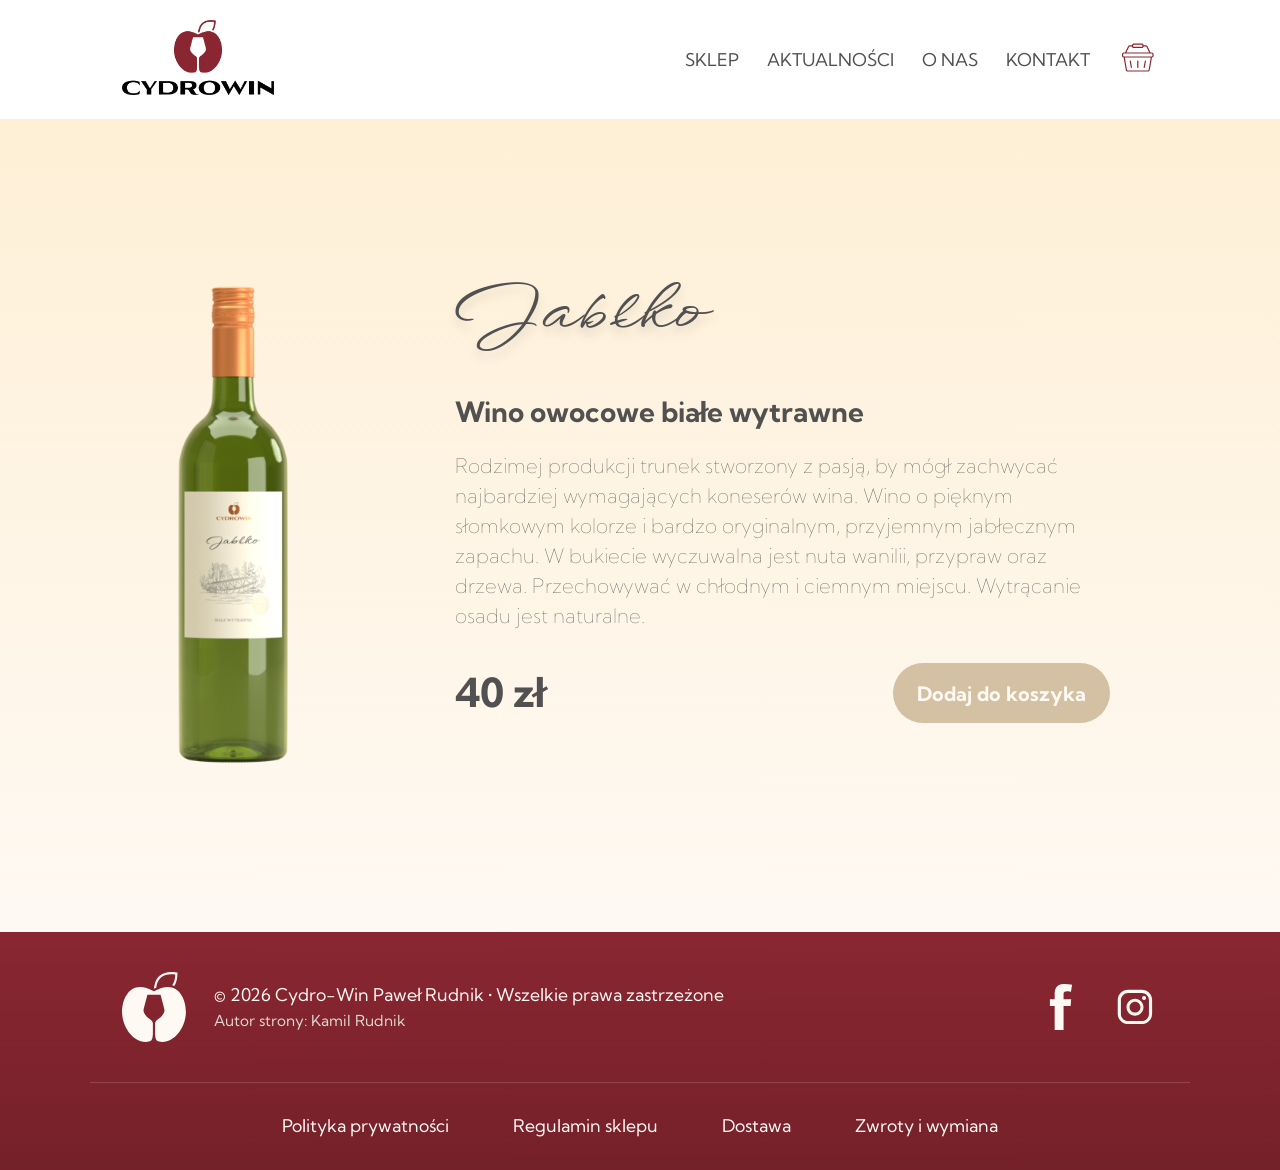
==== product.html @ 7cbc4fa9 "Dodanie strony produktu" ====
<!doctype html>
<html lang="pl">

<head>
    <meta charset="utf-8">
    <meta name="viewport" content="width=device-width, initial-scale=1.0">
    <title>Wino owocowe białe wytrawne • Jabłko</title>
    <link rel="icon" href="assets/symbol-kolor.png">
    <link rel="stylesheet" href="style.css">
    <link rel="stylesheet" href="https://fonts.googleapis.com/css?family=Kumbh Sans">
    <link rel="stylesheet" href="https://fonts.googleapis.com/css2?family=WindSong:wght@400;500&display=swap">
</head>

<body class="product-page">
    <header>
        <div class="container header-inner">
            <div class="brand">
                <a href="index.html">
                    <img src="assets/logo-kolor.png" alt="Logo Cydrowin" height="75" style="padding-inline: 2rem">
                </a>
            </div>

            <nav id="main-nav">
                <ul>
                    <li><a href="sklep.html">SKLEP</a></li>
                    <li><a href="index.html#aktualnosci">AKTUALNOŚCI</a></li>
                    <li><a href="index.html#o-nas">O NAS</a></li>
                    <li><a href="index.html#kontakt">KONTAKT</a></li>
                    <li>
                        <svg class="basket" xmlns="http://www.w3.org/2000/svg" viewBox="0 0 100 100">
                            <path
                                d="M86 40.5C86 39.6716 85.3284 39 84.5 39H14.5C13.6716 39 13 39.6716 13 40.5V44.5C13 45.3284 13.6716 46 14.5 46H84.5C85.3284 46 86 45.3284 86 44.5V40.5ZM22.54 79.7607L22.5693 79.8926C22.7446 80.5405 23.3343 80.9998 24.0166 81H74.9834C75.7111 80.9998 76.3334 80.4774 76.46 79.7607L81.8887 49H17.1113L22.54 79.7607ZM30.2236 56.0254C30.9869 55.8823 31.7236 56.345 31.9385 57.0742L31.9746 57.2236L34.9746 73.2236L34.9951 73.376C35.0589 74.1335 34.5396 74.8315 33.7764 74.9746C33.0131 75.1177 32.2764 74.655 32.0615 73.9258L32.0254 73.7764L29.0254 57.7764L29.0049 57.624C28.9411 56.8665 29.4604 56.1685 30.2236 56.0254ZM48 73.5V57.5C48 56.6716 48.6716 56 49.5 56C50.3284 56 51 56.6716 51 57.5V73.5C51 74.3284 50.3284 75 49.5 75C48.6716 75 48 74.3284 48 73.5ZM67.0254 57.2236C67.1781 56.4094 67.9622 55.8728 68.7764 56.0254C69.5906 56.1781 70.1272 56.9622 69.9746 57.7764L66.9746 73.7764C66.8219 74.5906 66.0378 75.1272 65.2236 74.9746C64.4094 74.8219 63.8728 74.0378 64.0254 73.2236L67.0254 57.2236ZM29.3545 21C28.8575 21 28.3975 21.2458 28.1201 21.6475L28.0127 21.8291L20.9277 36H78.0723L70.9873 21.8291C70.7332 21.321 70.2136 21 69.6455 21H63.9717C63.7229 23.2499 61.8162 25 59.5 25H39.5C37.1838 25 35.2771 23.2499 35.0283 21H29.3545ZM39.5 17C38.6716 17 38 17.6716 38 18.5V20.5C38 21.3284 38.6716 22 39.5 22H59.5C60.3284 22 61 21.3284 61 20.5V18.5C61 17.6716 60.3284 17 59.5 17H39.5ZM89 44.5C89 46.8373 87.2179 48.757 84.9385 48.9775L79.415 80.2822C79.0355 82.4324 77.1668 83.9998 74.9834 84H24.0166C21.9012 83.9998 20.0815 82.5285 19.625 80.4814L19.585 80.2822L14.0605 48.9775C11.7816 48.7566 10 46.837 10 44.5V40.5C10 38.0147 12.0147 36 14.5 36H17.5723L25.3291 20.4873L25.4814 20.208C26.287 18.8462 27.7567 18 29.3545 18H35.0283C35.2771 15.7501 37.1838 14 39.5 14H59.5C61.8162 14 63.7229 15.7501 63.9717 18H69.6455C71.3499 18 72.9086 18.9629 73.6709 20.4873L81.4277 36H84.5C86.9853 36 89 38.0147 89 40.5V44.5Z">
                            </path>
                        </svg>
                    </li>
                </ul>
            </nav>
        </div>
    </header>

    <main>
        <div class="container product-page-content">
            <div class="product-visual">
                <img src="assets/jablko_wytrawne.png" width="125px">
            </div>
            <div class="product-description">
                <h1 class="title">Jabłko</h1>
                <h2 class="subtitle">Wino owocowe białe wytrawne</h2>
                <p class="text">Rodzimej produkcji trunek stworzony z&nbsp;pasją, by mógł zachwycać najbardziej
                    wymagających
                    koneserów wina.
                    Wino
                    o&nbsp;pięknym słomkowym kolorze i&nbsp;bardzo oryginalnym, przyjemnym jabłecznym zapachu.
                    W&nbsp;bukiecie
                    wyczuwalna
                    jest
                    nuta
                    wanilii, przypraw oraz drzewa. Przechowywać w&nbsp;chłodnym i&nbsp;ciemnym miejscu. Wytrącanie
                    osadu
                    jest
                    naturalne.
                </p>
                <div class="purchase">
                    <h3 class="price">40 zł</h3>
                    <button><strong>Dodaj do koszyka</strong></button>
                </div>
            </div>
        </div>
    </main>

    <footer>
        <div class="container footer-main">
            <div class="footer-brand">
                <svg class="cydrowin-symbol" width="53px" height="58px" viewBox="0 0 376 412"
                    xmlns="http://www.w3.org/2000/svg">
                    <path fill="currentColor"
                        d="M 1587.65,32.8242 C 2285.13,-152.836 2818.03,672.703 2818.03,1315.49 c 0,696.55 -427.85,1489.04 -1408.58,924.44 C 428.73,2804.53 0.878906,2012.04 0.878906,1315.49 0.878906,672.621 533.902,-153.047 1231.48,32.8906 1353.44,64.3047 1361.21,299.566 1361.21,395.605 v 412.696 c 0,76.594 -26.76,124.625 -90.02,168.933 -132.94,93.126 -365.405,271.586 -318.135,467.616 51.555,213.99 108.535,426.43 166.555,638.42 193.23,0 386.44,0 579.66,0 58.02,-211.99 115.02,-424.43 166.56,-638.42 47.27,-196.03 -185.2,-374.49 -318.14,-467.616 -63.25,-44.308 -90.02,-92.339 -90.02,-168.933 V 395.605 c 0,-95.796 7.79,-331.8081 129.98,-362.7808 z M 2210.99,2503.13 c 84.67,115.18 130.41,274.37 137.75,476.91 -270.96,32.54 -477.42,-8.1 -618.09,-123.31 -118.99,-97.44 -193.22,-250.24 -222.02,-459.16 -32.49,-15.27 -68.36,-33.57 -102,-51.84 22.15,220.36 85.53,439.44 263.39,585.11 169.54,138.86 414.76,184.37 734.14,138.32 l 41.39,-5.97 -0.41,-41.74 c -2.3,-228.86 -48.46,-412.06 -139.09,-548.96 -30.54,12.19 -62.22,22.46 -95.06,30.64"
                        transform="matrix(0.13333333,0,0,-0.13333333,0,412)" />
                </svg>
                <div class="cydrowin-text">
                    <p>© 2026 Cydro-Win Paweł Rudnik • Wszelkie prawa zastrzeżone</p>
                    <small>Autor strony: Kamil Rudnik</small>
                </div>
            </div>
            <div class="footer-social">
                <div class="media-icon-field">
                    <a href="https://facebook.com/cydrowin" target="_blank">
                        <svg class="media-icon" width="36px" height="36px" viewBox="-337 273 123.5 256"
                            xmlns="http://www.w3.org/2000/svg">
                            <path fill="currentColor"
                                d="M-260.9,327.8c0-10.3,9.2-14,19.5-14c10.3,0,21.3,3.2,21.3,3.2l6.6-39.2c0,0-14-4.8-47.4-4.8c-20.5,0-32.4,7.8-41.1,19.3c-8.2,10.9-8.5,28.4-8.5,39.7v25.7H-337V396h26.5v133h49.6V396h39.3l2.9-38.3h-42.2V327.8z" />
                        </svg>
                    </a>
                </div>
                <div class="media-icon-field">
                    <a href="https://instagram.com/cydrowin" target="_blank">
                        <svg class="media-icon" width="46px" height="46px" viewBox="0 0 32 32"
                            xmlns="http://www.w3.org/2000/svg">
                            <path fill="currentColor"
                                d="M22.3,8.4c-0.8,0-1.4,0.6-1.4,1.4c0,0.8,0.6,1.4,1.4,1.4c0.8,0,1.4-0.6,1.4-1.4C23.7,9,23.1,8.4,22.3,8.4z" />
                            <path fill="currentColor"
                                d="M16,10.2c-3.3,0-5.9,2.7-5.9,5.9s2.7,5.9,5.9,5.9s5.9-2.7,5.9-5.9S19.3,10.2,16,10.2z M16,19.9c-2.1,0-3.8-1.7-3.8-3.8c0-2.1,1.7-3.8,3.8-3.8c2.1,0,3.8,1.7,3.8,3.8C19.8,18.2,18.1,19.9,16,19.9z" />
                            <path fill="currentColor"
                                d="M20.8,4h-9.5C7.2,4,4,7.2,4,11.2v9.5c0,4,3.2,7.2,7.2,7.2h9.5c4,0,7.2-3.2,7.2-7.2v-9.5C28,7.2,24.8,4,20.8,4z M25.7,20.8c0,2.7-2.2,5-5,5h-9.5c-2.7,0-5-2.2-5-5v-9.5c0-2.7,2.2-5,5-5h9.5c2.7,0,5,2.2,5,5V20.8z" />
                        </svg>
                    </a>
                </div>
            </div>
        </div>
        <nav class="container footer-subpages" aria-label="Linki w stopce">
            <a href="#polityka-prywatnosci">
                <p>Polityka prywatności</p>
            </a>
            <a href="#regulamin-sklepu">
                <p>Regulamin sklepu</p>
            </a>
            <a href="#dostawa">
                <p>Dostawa</p>
            </a>
            <a href="#zwroty-i-wymiana">
                <p>Zwroty i wymiana</p>
            </a>
        </nav>
    </footer>
</body>

</html>
---- style.css ----
:root {
  --brand: #892631;
  --brandDrk: #75212a;
  --bg: #fef9f3;
  --bgDrk: #fef0d6ff;
  --text: #515151;
  --accentDrk: #a8957b;
  --accent: #d4c1a3;
  --muted: #8f8f8f;
  --container: 1100px;
}

html {
  scroll-behavior: smooth;
  overflow-x: hidden;
}

@media (prefers-reduced-motion: reduce) {
  html {
    scroll-behavior: auto;
  }
}

body {
  margin: 0;
  font-family: 'Kumbh Sans', sans-serif;
  background: var(--bg);
  overflow-x: hidden;
}

a {
  color: var(--text);
  text-decoration: none
}

.container {
  max-width: var(--container);
  margin: 0 auto;
}

header {
  background: white;
}

.header-inner {
  display: flex;
  align-items: center;
  justify-content: space-between;
  padding: 1.25rem 0;
  font-size: 1.1rem;
}

nav {
  display: block
}

nav ul {
  list-style: none;
  margin: 0;
  padding-inline: 2rem;
  display: flex;
  gap: 1.75rem;
  align-items: center;
}

#main-nav a {
  color: var(--text);
  transition: color 0.3s ease;
}

#main-nav a:hover {
  color: var(--brand);
}

.basket {
  height: 40px;
  fill: var(--brand)
}

@media (max-width: 1000px) {
  .header-inner {
    justify-content: center;
  }

  #main-nav {
    display: none;
  }
}

.hero {
  --hero-parallax-y: 0px;
  --hero-parallax-bleed: 90px;
  --hero-title-size: 3.75rem;
  --hero-title-bottom: 45px;
  --hero-title-inline-gap: clamp(1.5rem, 8vw, 5rem);
  position: relative;
  width: 100%;
  height: 500px;
  overflow: hidden;
  isolation: isolate;
  background: var(--bg);
}

.hero-image,
.hero::before {
  position: absolute;
  top: calc(-1 * var(--hero-parallax-bleed));
  right: 0;
  bottom: calc(-1 * var(--hero-parallax-bleed));
  left: 0;
  background: center calc(60% + var(--hero-parallax-y)) / cover no-repeat;
  background-image: url("assets/pszczolka.jpg");
  animation: image-show 25s ease-in-out infinite;
}

.hero-image {
  z-index: 0;
}

.hero::before {
  content: "";
  z-index: 2;
  pointer-events: none;
  -webkit-mask-image: url("assets/symbol-kolor.png");
  -webkit-mask-repeat: no-repeat;
  -webkit-mask-position: center calc(37.5% + 22.5px);
  -webkit-mask-size: 250px;

  mask-image: url("assets/symbol-kolor.png");
  mask-repeat: no-repeat;
  mask-position: center calc(37.5% + 22.5px);
  mask-size: 250px;
}

.hero::after {
  content: "";
  position: absolute;
  inset: 0 0 -3px;
  z-index: 1;
  pointer-events: none;
  background: linear-gradient(to bottom,
      rgba(254, 249, 243, 0) 0%,
      rgba(254, 249, 243, 0.16) 32%,
      rgba(254, 249, 243, 0.72) 68%,
      var(--bg) calc(100% - 12px),
      var(--bg) 100%);
}

.hero h1 {
  position: absolute;
  right: 0;
  bottom: var(--hero-title-bottom);
  left: 0;
  z-index: 3;
  box-sizing: border-box;
  padding-inline: var(--hero-title-inline-gap);

  font-family: "WindSong", cursive;
  font-weight: 500;
  font-style: normal;
  font-size: var(--hero-title-size);
  line-height: 1.1;
  white-space: nowrap;

  margin: 0;
  text-align: center;
  color: var(--text);
}

@keyframes image-show {
  0% {
    background-image: url(assets/pszczolka.jpg);
  }

  10% {
    background-image: url(assets/pszczolka.jpg);
  }

  20% {
    background-image: url(assets/szef.jpg);
  }

  30% {
    background-image: url(assets/szef.jpg);
  }

  40% {
    background-image: url(assets/jablka.jpg);
  }

  50% {
    background-image: url(assets/jablka.jpg);
  }

  60% {
    background-image: url(assets/beczka.jpg);
  }

  70% {
    background-image: url(assets/beczka.jpg);
  }

  80% {
    background-image: url(assets/sad.jpg);
  }

  90% {
    background-image: url(assets/sad.jpg);
  }

  100% {
    background-image: url(assets/pszczolka.jpg);
  }
}

.start {
  display: flex;
  flex-direction: column;
  align-items: center;
  justify-content: center;
  position: relative;
  z-index: 1;
  box-sizing: border-box;
  margin-top: -2px;
  padding-inline: clamp(0.25rem, 5vw, 3rem);
  background-image: linear-gradient(to bottom, var(--bg), var(--bgDrk));
  height: 600px;
  text-align: center;
}

.start-content {
  width: 100%;
  max-width: 800px;
  min-width: 0;
  box-sizing: border-box;
  margin: 0 auto;
}

.start img {
  display: block;
  width: min(90%, 575.8px);
  max-width: 90%;
  height: auto;
  margin: 0 auto;
  padding-bottom: 0.2rem;

  background: radial-gradient(ellipse, var(--bg) 0%, transparent 50%);
}

.start h1 {
  font-size: 1.6rem;
  line-height: 1.35;
  margin: 1.5rem auto 2rem;
  color: var(--accentDrk);
  text-align: center;
}

.button {
  font-family: 'Kumbh Sans', sans-serif;
  font-size: 1.6rem;
  padding: 10px 20px;
  border: none;
  border-radius: 4px;
  background: var(--accent);
  color: var(--bg);
  transition: background-color 0.3s ease;
}

.button:hover {
  background-color: var(--accentDrk)
}

.start .button {
  display: inline-block;
  box-sizing: border-box;
  width: fit-content;
  max-width: 100%;
  padding: 10px clamp(0.9rem, 3.5vw, 20px);
  font-size: 1.6rem;
  line-height: 1.2;
  white-space: nowrap;
  box-shadow: 0 3px 6px var(--accentDrk);
}

.start .button strong {
  display: inline-block;
}

.start-button-line {
  display: inline;
}

@media (max-width: 450px) {
  .start .button {
    white-space: normal;
    overflow-wrap: normal;
    text-align: center;
  }

  .start-button-line {
    display: block;
    margin-top: 0.2rem;
    padding-inline: 0.5rem;
  }
}

.transition {
  height: 140px;
  background-image: linear-gradient(to top, var(--bg), var(--bgDrk));
}

.news {
  background: var(--bg);
  padding: 4rem clamp(1.5rem, 5vw, 5.875rem) 2.4rem;
}

.news-list {
  display: grid;
  gap: 4rem;
  max-width: 1712px;
  margin: 0 auto;
}

.news-card {
  display: grid;
  grid-template-columns: minmax(260px, 420px) minmax(0, 1fr);
  gap: clamp(1.8rem, 5vw, 2.2rem);
  align-items: center;
}

.news-card--reverse {
  grid-template-columns: minmax(0, 1fr) minmax(260px, 420px);
}

.news-card--reverse .news-card__media {
  order: 2;
  justify-self: end;
}

.news-card--reverse .news-card__body {
  order: 1;
}

.news-card__media {
  position: relative;
  width: 100%;
  max-width: 370px;
  aspect-ratio: 4 / 3;
  overflow: hidden;
  justify-self: start;

  margin-bottom: 0.8rem;
}

.news-card__image,
.news-card__frame {
  position: absolute;
  inset: 0;
  display: block;
  width: 100%;
  height: 100%;
  object-fit: cover;
}

.news-card__image {
  z-index: 1;
  transform: scale(1.06);
  transition: transform 0.5s ease;
}

.news-card__frame {
  z-index: 2;
  pointer-events: none;
}

.news-card__media:hover .news-card__image {
  transform: scale(1.14);
}

.news-card__body {
  min-width: 0;
  display: flex;
  flex-direction: column;
  gap: 2rem;
}

.news-card__copy h2 {
  margin: 0.8rem 0 2.2rem;
  font-size: 2.25rem;
  line-height: 1.15;
  font-weight: 700;
  color: var(--text);
}

.news-card__copy p {
  margin: 0;
  font-size: 1.25rem;
  line-height: 1.55;
  font-weight: 100;
  color: var(--text);
  text-align: justify;
  hyphens: auto;
  overflow-wrap: break-word;
  word-break: normal;
}

.news-card__footer {
  display: flex;
  gap: 1rem;
  align-items: center;
  justify-content: space-between;
  flex-wrap: wrap;
}

.news-card__footer time {
  font-size: 1rem;
  font-style: italic;
  font-weight: 100;
  color: var(--muted);
  margin: 0.5rem 0;
}

.news-card__button {
  flex: 0 0 auto;
  margin: 0.5rem 0;
  padding: 0.55rem 1.25rem;
  border-radius: 999px;
  font-size: 0.95rem;
  color: white;
  background: var(--brand);
  white-space: nowrap;
}

.news-card__button:hover {
  background-color: var(--brandDrk);
}

.news-separator {
  width: 100%;
  height: 1px;
  margin: 0;
  border: none;
  background-color: #ded6cd;
}

.seeMore {
  display: flex;
  justify-content: center;
  align-items: center;
  margin-top: 4rem;
}

.seeMore a {
  text-align: center;
  text-decoration: underline;
  color: var(--muted);
  text-decoration-color: var(--muted);
  text-underline-offset: 2px;
}

@media (max-width: 1000px) {
  .news {
    padding: 3rem 1.5rem 2rem;
  }

  .news-list {
    gap: 3rem;
  }

  .news-card,
  .news-card--reverse {
    grid-template-columns: minmax(0, 1fr);
    gap: 1.5rem;
  }

  .news-card--reverse .news-card__media,
  .news-card--reverse .news-card__body {
    order: initial;
  }

  .news-card__media,
  .news-card--reverse .news-card__media {
    justify-self: center;
    max-width: min(100%, 420px);
  }

  .news-card__body {
    gap: 1.5rem;
  }
}

@media (max-width: 700px) {
  .news-card__copy h2 {
    font-size: 1.8rem;
  }

  .news-card__copy p {
    font-size: 1.125rem;
    text-align: left;
  }

  .news-card__footer {
    align-items: flex-start;
    flex-direction: column;
  }
}

.about {
  --about-parallax-y: 0px;
  --about-parallax-bleed: 90px;
  --about-content-frame: 1700px;
  position: relative;
  width: 100%;
  min-height: clamp(720px, 78vw, 1000px);
  padding: clamp(4rem, 9vw, 9rem) clamp(2rem, 8vw, 9.375rem) clamp(3.75rem, 12vw, 5rem);
  box-sizing: border-box;
  overflow: hidden;
  display: flex;
  flex-direction: column;
  justify-content: center;
  background: #111;
}

.about-image {
  position: absolute;
  top: calc(-1 * var(--about-parallax-bleed));
  right: 0;
  bottom: calc(-1 * var(--about-parallax-bleed));
  left: 0;
  z-index: 0;
  background-image: url("assets/szef3.jpg");
  background-repeat: no-repeat;
  background-size: cover;
  background-position: center calc(30% + var(--about-parallax-y, 0px));
}

.about-content-frame {
  position: relative;
  z-index: 2;
  width: min(100%, var(--about-content-frame));
  margin-inline: auto
}

.about-content {
  max-width: 50%;
}

.about .gradient {
  position: absolute;
  inset: 0;
  z-index: 1;
  pointer-events: none;
  background-image:
    linear-gradient(to right, rgba(0, 0, 0, 0.82) 0%, rgba(0, 0, 0, 0.64) 38%, rgba(0, 0, 0, 0.16) 72%, transparent 100%),
    linear-gradient(to top, black 0%, rgba(0, 0, 0, 0.84) 18%, transparent 68%);
}

.about h1 {
  font-size: clamp(2.4rem, 5vw, 4rem);
  line-height: 1.05;
  color: var(--bg);
  margin: 0 0 clamp(3.8rem, 3vw, 4.2rem);
}

.story {
  margin: 0;

  font-weight: 100;
  font-size: clamp(1rem, 1.45vw, 1.25rem);

  text-align: justify;
  hyphens: auto;
  overflow-wrap: break-word;
  word-break: normal;
  font-style: italic;
  line-height: 1.6;
  color: var(--muted);
  text-shadow: 0 2px 10px rgba(0, 0, 0, 0.875);
}

.signature {
  margin: clamp(5rem, 4vw, 9rem) 0 0;

  font-family: "WindSong", cursive;
  font-weight: 500;
  font-style: italic;
  font-size: clamp(1.5em, 5vw, 2rem);
  line-height: 1;

  text-align: end;
  color: var(--bg);
}

@media (max-width: 900px) {
  .about {
    min-height: auto;
    padding: 4rem 1.5rem 5rem;
  }

  .about-content {
    max-width: min(100%, 44rem);
  }

  .about-image {
    background-position: 57% calc(30% + var(--about-parallax-y, 0px));
  }

  .about h1 {
    margin-left: 0.75rem;
  }

  .about .gradient {
    background-image:
      linear-gradient(to right, rgba(0, 0, 0, 0.82) 0%, rgba(0, 0, 0, 0.64) 38%, rgba(0, 0, 0, 0.16) 72%, transparent 100%),
      linear-gradient(to top, black 0%, rgba(0, 0, 0, 0.84) 18%, transparent 68%),
      linear-gradient(to left, rgba(0, 0, 0, 0.375) 50%, transparent 100%);
  }

  .story {
    text-align: left;
    margin-left: 0.5rem;
    margin-right: 1.2rem;
  }

  .signature {
    margin-right: 1.6rem;
  }
}

.gallery {
  --gallery-inline-padding: clamp(1rem, 4vw, 4rem);
  --gallery-card-gap: clamp(6rem, 12vw, 9rem);
  --gallery-caption-gap: clamp(2rem, 3vw, 2.625rem);
  display: block;
  background-image: linear-gradient(to bottom, black 37.5%, var(--bgDrk));
  height: fit-content;
  box-sizing: border-box;
  padding-inline: var(--gallery-inline-padding);
  padding-bottom: 7rem
}

.pair-of-photos {
  display: flex;
  align-items: center;
  justify-content: space-between;
  column-gap: clamp(2rem, 7vw, 6rem);
  row-gap: 0;
  margin: 0 auto;
  flex-wrap: wrap;
}

.described-photo {
  --gallery-photo-min-width: 190px;
  --gallery-photo-fluid-width: 42vw;
  --gallery-photo-width: 320px;
  height: fit-content;
  width: min(100%, clamp(var(--gallery-photo-min-width), var(--gallery-photo-fluid-width), var(--gallery-photo-width)));
  max-width: calc(100vw - var(--gallery-inline-padding) - var(--gallery-inline-padding));
  margin-inline: auto;
  padding-top: var(--gallery-card-gap);
}

.pair-of-photos:nth-of-type(1) .described-photo:nth-child(1) {
  --gallery-photo-min-width: 280px;
  --gallery-photo-fluid-width: 72vw;
  --gallery-photo-width: 614px;
}

.pair-of-photos:nth-of-type(1) .described-photo:nth-child(2) {
  --gallery-photo-min-width: 190px;
  --gallery-photo-fluid-width: 40vw;
  --gallery-photo-width: 281px;
}

@media (min-width: 1120px) {
  .pair-of-photos:nth-of-type(1) .described-photo:nth-child(2) {
    translate: -1.25rem 0;
  }
}

@media (min-width: 1200px) {
  .pair-of-photos:nth-of-type(1) .described-photo:nth-child(2) {
    translate: -2.5rem 0;
  }
}

@media (min-width: 1280px) {
  .pair-of-photos:nth-of-type(1) .described-photo:nth-child(2) {
    translate: -4rem 0;
  }
}

.pair-of-photos:nth-of-type(2) .described-photo:nth-child(1) {
  --gallery-photo-min-width: 190px;
  --gallery-photo-fluid-width: 42vw;
  --gallery-photo-width: 287px;
}

.pair-of-photos:nth-of-type(2) .described-photo:nth-child(2) {
  --gallery-photo-min-width: 200px;
  --gallery-photo-fluid-width: 44vw;
  --gallery-photo-width: 325px;
}

.photo {
  display: block;
  width: 100%;
  height: auto;
  margin-inline: auto;
  margin-block: 0;
  border: 1px solid #ddd;
  border-radius: 4px;
  padding: 5px;
  background-color: var(--bg);
  box-shadow: 0 12px 30px rgba(0, 0, 0, 0.18);
  box-sizing: border-box;
}

.left-photo {
  rotate: -1deg;
}

.right-photo {
  rotate: 1deg;
}

.described-photo.reveal-up {
  opacity: 0;
  transform: translateY(60px);
  transition: opacity 1.75s ease, transform 1.75s ease;
}

.described-photo.reveal-up.visible {
  opacity: 1;
  transform: translateY(0);
}

.description {
  position: relative;
  left: 50%;
  width: max-content;
  max-width: min(44rem, calc(100vw - var(--gallery-inline-padding) - var(--gallery-inline-padding)));
  transform: translateX(-50%);
  box-sizing: border-box;

  text-align: center;
  justify-content: center;
  align-items: center;
  line-height: 1.8;
  color: var(--bg);
  font-size: clamp(1rem, 2.2vw, 1.4rem);
  text-shadow: 2px 2px 4px rgba(0, 0, 0, 0.18);
  margin: 0;
  padding-top: var(--gallery-caption-gap);
}

.description b {
  display: inline-block;
  max-width: 100%;
}

@media (min-width: 1151px) and (max-width: 1300px) {
  .gallery {
    --gallery-card-gap: clamp(5rem, 9vw, 7rem);
    --gallery-caption-gap: clamp(1.5rem, 2.5vw, 2rem);
  }

  .pair-of-photos {
    column-gap: clamp(2rem, 5vw, 4rem);
  }

  .pair-of-photos:nth-of-type(1) .described-photo:nth-child(1) {
    --gallery-photo-fluid-width: 58vw;
    --gallery-photo-width: 560px;
  }

  .pair-of-photos:nth-of-type(1) .described-photo:nth-child(2) {
    --gallery-photo-fluid-width: 30vw;
    --gallery-photo-width: 250px;
    translate: -1rem 0;
  }

  .pair-of-photos:nth-of-type(2) .described-photo:nth-child(1) {
    --gallery-photo-width: 260px;
  }

  .pair-of-photos:nth-of-type(2) .described-photo:nth-child(2) {
    --gallery-photo-width: 295px;
  }

  .description {
    max-width: min(36rem, calc(100vw - var(--gallery-inline-padding) - var(--gallery-inline-padding)));
    font-size: clamp(0.95rem, 1.45vw, 1.15rem);
  }
}

@media (max-width: 1150px) {
  .pair-of-photos {
    flex-direction: column;
    align-items: center;
    justify-content: flex-start;
    column-gap: 0;
  }

  .pair-of-photos .described-photo {
    transition-delay: 0.25s !important;
  }

  .pair-of-photos:nth-of-type(1) .described-photo:nth-child(2) {
    translate: none;
  }
}

.contact {
  background-image: linear-gradient(to bottom, var(--bg), var(--bgDrk));
  overflow: hidden;
}

.contact-inner {
  width: min(100%, 1450px);
  box-sizing: border-box;
  padding: clamp(2rem, 8vw, 3rem) clamp(1.25rem, 5vw, 4rem) clamp(4rem, 9vw, 7.8125rem);
  margin: 0 auto;
}

.contact-content {
  display: grid;
  grid-template-columns: minmax(0, 1fr) minmax(0, 0.95fr);
  column-gap: clamp(3.5rem, 8vw, 7rem);
  row-gap: clamp(3rem, 6vw, 5rem);
  align-items: start;
}

.contact h1 {
  font-size: clamp(2.5rem, 5vw, 4rem);
  line-height: 1;
  color: var(--text);
  margin: 0 0 clamp(2.5rem, 6vw, 6rem);
  overflow-wrap: break-word;
}

.informations {
  width: 100%;
  min-width: 0;
  display: grid;
  gap: clamp(1.25rem, 3vw, 2rem);
}

.informations p {
  display: block;
  margin: 0;
  min-width: 0;
  font-size: clamp(1.125rem, 2vw, 1.5rem);
  line-height: 1.35;
  color: var(--accentDrk);
  overflow-wrap: break-word;
}

.information {
  display: grid;
  grid-template-columns: clamp(2.25rem, 4vw, 3rem) minmax(0, 1fr);
  gap: clamp(0.875rem, 2vw, 1.25rem);
  align-items: center;
}

.contact-icon {
  width: 100%;
  height: auto;
  color: var(--accentDrk);
}

.contact-form {
  width: 100%;
}

.map {
  width: 100%;
  max-width: none;
  margin-top: clamp(1rem, 3vw, 2rem);
  box-sizing: border-box;
  overflow: hidden;
  border-radius: 12px;
  box-shadow: 0 12px 30px rgba(0, 0, 0, 0.16);
}

.map iframe {
  width: 100%;
  height: clamp(20rem, 36vw, 28.125rem);
  border: 0;
  display: block;
}

.quick-message {
  width: 100%;
  min-width: 0;
}

.contact form {
  width: 100%;
}

.contact form label {
  display: block;
  margin-bottom: clamp(1.25rem, 3vw, 1.875rem);
}

.contact input,
.contact textarea {
  width: 100%;
  padding: 0.75rem 0.85rem;
  margin-top: 0.75rem;
  border-radius: 6px;
  border: 1px solid;
  border-color: #ddd;
  font-family: 'Kumbh Sans', sans-serif;
  font-size: clamp(1rem, 1.6vw, 1.25rem);
  box-sizing: border-box;
  color: var(--text);
  background: white;
}

.contact textarea {
  min-height: clamp(12rem, 24vw, 17.5rem);
  resize: vertical;
}

.contact button[type="submit"] {
  font-family: 'Kumbh Sans', sans-serif;
  font-size: clamp(1rem, 1.6vw, 1.25rem);
  padding: 0.75rem 1.25rem;
  border: none;
  border-radius: 999px;
  background: var(--accent);
  color: var(--bg);
  transition: background-color 0.3s ease;
  box-shadow: 0 6px 14px var(--bgDrk);

  display: block;
  margin-inline: auto 0;
  margin-top: clamp(2rem, 5vw, 4rem);
}

.contact button[type="submit"]:hover {
  background-color: var(--accentDrk)
}

.contact form label p {
  color: var(--text);
  font-size: clamp(1rem, 1.6vw, 1.25rem);
  margin: 0;
}

@media (max-width: 1150px) {
  .contact-content {
    grid-template-columns: minmax(0, 1fr);
  }

  .quick-message {
    padding-top: 0;
  }
}

@media (max-width: 600px) {
  .contact-inner {
    padding-inline: 1rem;
  }

  .contact h1 {
    margin-bottom: 4rem;
  }

  .information {
    grid-template-columns: clamp(2rem, 10vw, 2.5rem) minmax(0, 1fr);
  }

  .map iframe {
    height: clamp(16rem, 72vw, 22rem);
  }

  .contact button[type="submit"] {
    width: 100%;
  }
}

footer {
  background-image: linear-gradient(to bottom, var(--brand), var(--brandDrk));
  color: var(--bg);
}

.footer-main,
.footer-subpages {
  width: min(100%, var(--container));
  box-sizing: border-box;
  padding-inline: clamp(1rem, 4vw, 2rem);
}

.footer-main {
  display: flex;
  align-items: center;
  justify-content: space-between;
  gap: clamp(2rem, 6vw, 5rem);
  padding-block: clamp(1.5rem, 4vw, 2.5rem);
}

.footer-brand {
  min-width: 0;
  display: grid;
  grid-template-columns: auto minmax(0, 1fr);
  align-items: center;
  gap: clamp(1rem, 2.5vw, 1.75rem);
}

.cydrowin-symbol {
  width: clamp(3.25rem, 6vw, 4rem);
  height: auto;
  color: var(--bg);
  flex: none;
}

.cydrowin-text {
  display: flex;
  flex-direction: column;
  justify-content: center;
  min-width: 0;
}

.cydrowin-text p {
  font-size: clamp(1rem, 1.5vw, 1.1rem);
  line-height: 1.35;
  color: var(--bg);
  margin: 0 0 0.25rem;
  overflow-wrap: break-word;
}

.cydrowin-text small {
  font-size: clamp(0.85rem, 1.2vw, 0.95rem);
  line-height: 1.4;
  color: #dcd7d1;
}

.footer-subpages {
  display: flex;
  flex-wrap: wrap;
  justify-content: center;
  align-items: center;
  gap: clamp(0.75rem, 3vw, 1.25rem) clamp(1.5rem, 6vw, 4rem);
  padding-block: clamp(1.25rem, 3vw, 2rem);
  border-top: 1px solid rgba(254, 249, 243, 0.16);
}

.footer-subpages a {
  color: var(--bg);
  font-size: clamp(0.95rem, 1.5vw, 1.1rem);
  line-height: 1.3;
  text-align: center;
  transition: color 0.3s ease;
}

.footer-subpages p {
  margin: 0;
}

.footer-subpages a:hover {
  color: var(--bgDrk);
}

.footer-social {
  display: flex;
  flex-wrap: wrap;
  align-items: center;
  justify-content: flex-end;
  gap: clamp(1rem, 3vw, 1.75rem);
  flex: none;
}

.media-icon-field a {
  display: grid;
  place-items: center;
}

.media-icon {
  width: clamp(2rem, 4vw, 2.875rem);
  height: auto;
  color: var(--bg);
  transition: color 0.3s ease;
}

.media-icon:hover {
  color: var(--bgDrk);
}

@media (max-width: 700px) {
  .footer-main {
    flex-direction: column;
    text-align: center;
  }

  .footer-brand {
    grid-template-columns: minmax(0, 1fr);
    justify-items: center;
  }

  .footer-social {
    justify-content: center;
  }
}

@media (max-width: 450px) {
  .footer-subpages {
    flex-direction: column;
  }
}

/* Sklep */

.shop-page {
  display: flex;
  flex-direction: column;
  min-height: 100vh;
  background: var(--bgDrk);
}

.shop-page main {
  display: flex;
  flex: 1 0 auto;
  flex-direction: column;
}

.shop-page footer {
  flex: none;
}

.heroShop {
  --hero-parallax-y: 0px;
  --hero-parallax-bleed: 90px;
  --hero-title-size: clamp(3.75rem, 12vw, 8.75rem);
  --hero-title-inline-gap: clamp(1.5rem, 8vw, 5rem);
  position: relative;
  display: grid;
  place-items: center;
  width: 100%;
  height: clamp(18rem, 52vw, 24rem);
  overflow: hidden;
  isolation: isolate;
  background: var(--bg);
}

.heroShop-image {
  position: absolute;
  top: calc(-1 * var(--hero-parallax-bleed));
  right: 0;
  bottom: calc(-1 * var(--hero-parallax-bleed));
  left: 0;
  z-index: 0;
  background: url("assets/regal.jpg") center calc(50% + var(--hero-parallax-y)) / cover no-repeat;
}

.heroShop::after {
  content: "";
  position: absolute;
  inset: 0 0 -3px;
  z-index: 1;
  pointer-events: none;
  background: linear-gradient(to bottom,
      rgba(254, 249, 243, 0) 0%,
      rgba(254, 249, 243, 0.10) 38%,
      rgba(254, 249, 243, 0.76) 78%,
      var(--bg) calc(100% - 12px),
      var(--bg) 100%);
}

.heroShop h1 {
  position: relative;
  z-index: 3;
  box-sizing: border-box;
  max-width: 100%;
  padding-inline: var(--hero-title-inline-gap);

  font-size: var(--hero-title-size);
  line-height: 1;
  white-space: nowrap;

  margin: 0;
  text-align: center;
  color: var(--bg);
  text-shadow: 0 6px 30px rgba(0, 0, 0, 0.55);
}

.transition-reversed {
  position: relative;
  z-index: 1;
  margin-top: -2px;
  height: clamp(7rem, 14vw, 11rem);
  background-image: linear-gradient(to bottom, var(--bg), var(--bgDrk));
}

.shop-content {
  position: relative;
  isolation: isolate;
  flex: 1 0 auto;
  background: var(--bgDrk);
}

.shop-content::after {
  content: "";
  position: absolute;
  inset: 0;
  z-index: 2;
  pointer-events: none;
  background: linear-gradient(to bottom, transparent, color-mix(in srgb, var(--accent) 50%, transparent));
}

.shop-content-inner {
  position: relative;
  padding-bottom: clamp(4rem, 9vw, 7.8125rem);
}

.products {
  display: grid;
  grid-template-columns: repeat(auto-fit, minmax(300px, 1fr));
}

.product {
  position: relative;
  text-align: center;
  color: var(--accentDrk);
  font-size: 1.25rem;
  line-height: 0.75;

  margin: 2rem;
}

.product::before {
  content: "";
  position: absolute;
  top: 0;
  left: 50%;
  z-index: 1;
  width: min(calc(100% + 4rem), 30rem);
  height: 300px;
  transform: translateX(-50%);
  pointer-events: none;
  background: radial-gradient(circle, var(--bg) 0%, transparent 50%);
}

.product-shadow {
  position: absolute;
  left: 0;
  bottom: -47%;
  height: 100%;
  width: 100%;
  z-index: 2;
  background: radial-gradient(circle, rgba(0, 0, 0, 0.075) 0%, transparent 50%);
  transform: rotateX(75deg) scale(0.4);

  transition: transform 0.5s ease;
}

.product>* {
  position: relative;
  z-index: 3;
}

.product-thumbnail {
  display: grid;
  place-items: center;
  width: 100%;
}

.product-image {
  display: block;
  margin-inline: auto;
  height: 300px;
  transform: translateY(0);
  transition: transform 0.5s ease;
}

.product:hover .product-image {
  transform: translateY(-30px);
}

.product:hover .product-shadow {
  transform: rotateX(75deg) scale(0.43);
}

.product-title {
  font-size: 2rem;
  font-family: "WindSong", cursive;
  font-weight: 500;
  line-height: 1.1;
  margin-top: 2.5rem;
}

.product-description {
  font-size: 1.25rem;
  font-weight: 100;
  line-height: 1.1;
  margin-top: 0.75rem;
}

.product-price {
  font-size: 1.75rem;
  font-weight: 500;
  margin-top: 2rem;
}

/* Produkt */

.product-page {
  display: flex;
  flex-direction: column;
  min-height: 100vh;
  background: var(--bg);
}

.product-page main {
  flex: 1 0 auto;
  background-image: linear-gradient(to bottom, var(--bgDrk) 0%, var(--bg) 100%);
}

.product-page footer {
  flex: none;
}

.product-page-content {
  display: flex;
  margin-block: 5rem;
}

.product-page-content .product-visual {
  margin: 5rem;
}

.product-page-content .product-description {
  margin: 5rem;
}

.product-page-content .title {
  font-family: "WindSong", cursive;
  font-weight: 500;
  font-size: clamp(2.5rem, 6vw, 4rem);
  color: var(--text);
  margin-block: 0 3rem;
  text-shadow: 0 7px 10px rgba(0, 0, 0, 0.12);
}

.product-page-content .subtitle {
  color: var(--text);
  font-size: clamp(1.25rem, 2.5vw, 1.75rem);
}

.product-page-content .text {
  text-align: left;
  font-size: clamp(1rem, 1.6vw, 1.25rem);
  line-height: 1.5;
  color: var(--text);
}

.purchase {
  display: flex;
  justify-content: space-between;
  margin-block: 2rem;
}

.purchase button {
  display: block;
  border: none;
  border-radius: 999px;
  padding-block: 0.75rem;
  padding-inline: 1.5rem;
  font-family: 'Kumbh Sans', sans-serif;
  font-size: 1.25rem;
  color: var(--bg);
  background-color: var(--accent);
  transition: background-color ease 0.3s;
}

.purchase button:hover {
  background-color: var(--accentDrk);
}

.purchase .price {
  margin-block: 0.5rem;
  font-size: 2.5rem;
  color: var(--text)
}

@media (max-width: 1000px) {
  .product-page-content {
    flex-direction: column;
  }

  .product-page-content .product-visual,
  .product-page-content .product-description {
    margin: clamp(1rem, 5vw, 4rem);
    align-self: center;
  }

  .product-description {
    text-align: center;
  }
}

@media (max-width: 600px) {
  .purchase {
    flex-direction: column;
  }

  .purchase button {
    margin-inline: auto;
  }

  .purchase .price {
    margin-inline: auto;
    margin-bottom: 2rem;
  }
}
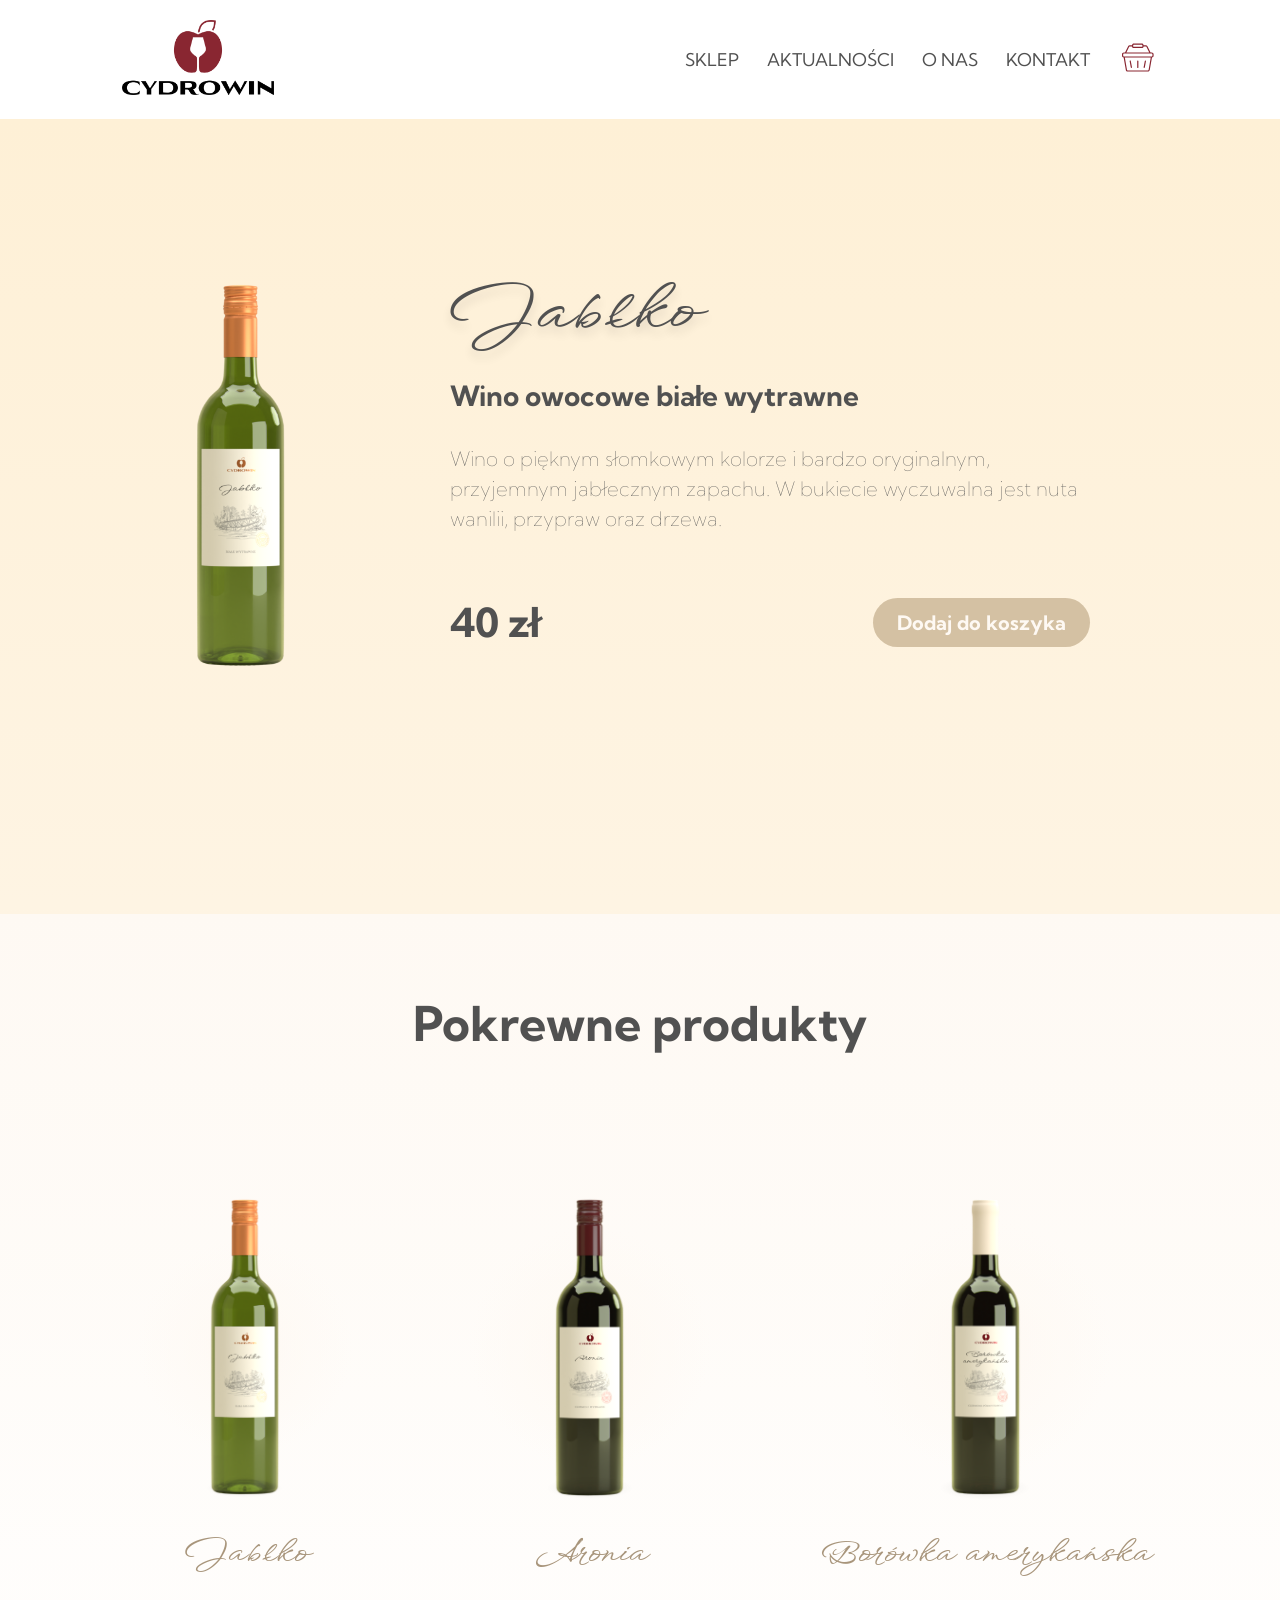
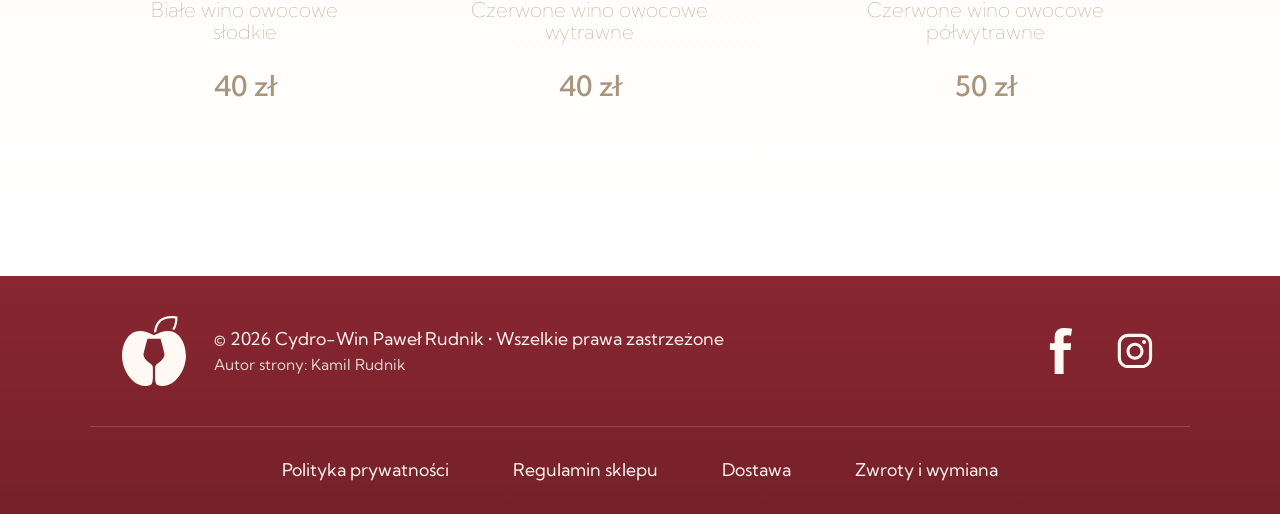
==== commit 8ae73abe: "Dodanie sekcji 'Pokrewne produkty'" ====
--- a/product.html
+++ b/product.html
@@ -39,33 +39,59 @@
     </header>
 
     <main>
-        <div class="container product-page-content">
+        <section class="product-page-content">
             <div class="product-visual">
-                <img src="assets/jablko_wytrawne.png" width="125px">
+                <img src="assets/jablko_wytrawne.png">
             </div>
             <div class="product-description">
                 <h1 class="title">Jabłko</h1>
                 <h2 class="subtitle">Wino owocowe białe wytrawne</h2>
-                <p class="text">Rodzimej produkcji trunek stworzony z&nbsp;pasją, by mógł zachwycać najbardziej
-                    wymagających
-                    koneserów wina.
-                    Wino
-                    o&nbsp;pięknym słomkowym kolorze i&nbsp;bardzo oryginalnym, przyjemnym jabłecznym zapachu.
-                    W&nbsp;bukiecie
-                    wyczuwalna
-                    jest
-                    nuta
-                    wanilii, przypraw oraz drzewa. Przechowywać w&nbsp;chłodnym i&nbsp;ciemnym miejscu. Wytrącanie
-                    osadu
-                    jest
-                    naturalne.
+                <p class="text">
+                    Wino o&nbsp;pięknym słomkowym kolorze i&nbsp;bardzo oryginalnym, przyjemnym jabłecznym zapachu.
+                    W&nbsp;bukiecie wyczuwalna jest nuta wanilii, przypraw oraz drzewa.
                 </p>
                 <div class="purchase">
                     <h3 class="price">40 zł</h3>
                     <button><strong>Dodaj do koszyka</strong></button>
                 </div>
             </div>
-        </div>
+        </section>
+        <section class="similar-products">
+            <div class="container similar-products-inner">
+                <div class="similar-products-title">
+                    <h2>Pokrewne produkty</h2>
+                </div>
+                <div class="container similar-products-content">
+                    <article class="product">
+                        <div class="product-thumbnail">
+                            <img src="assets/jablko_slodkie.png" alt="Jabłko" class="product-image">
+                            <div class="product-shadow"></div>
+                        </div>
+                        <h2 class="product-title">Jabłko</h2>
+                        <p class="product-description">Białe wino owocowe słodkie</p>
+                        <p class="product-price">40 zł</p>
+                    </article>
+                    <article class="product">
+                        <div class="product-thumbnail">
+                            <img src="assets/aronia.png" alt="Aronia" class="product-image">
+                            <div class="product-shadow"></div>
+                        </div>
+                        <h2 class="product-title">Aronia</h2>
+                        <p class="product-description">Czerwone wino owocowe wytrawne</p>
+                        <p class="product-price">40 zł</p>
+                    </article>
+                    <article class="product">
+                        <div class="product-thumbnail">
+                            <img src="assets/borowka_amerykanska.png" alt="Borówka amerykańska" class="product-image">
+                            <div class="product-shadow"></div>
+                        </div>
+                        <h2 class="product-title">Borówka amerykańska</h2>
+                        <p class="product-description">Czerwone wino owocowe półwytrawne</p>
+                        <p class="product-price">50 zł</p>
+                    </article>
+                </div>
+            </div>
+        </section>
     </main>
 
     <footer>
--- a/style.css
+++ b/style.css
@@ -1309,13 +1309,15 @@
 .product-page {
   display: flex;
   flex-direction: column;
-  min-height: 100vh;
+  height: 100%;
   background: var(--bg);
 }
 
 .product-page main {
   flex: 1 0 auto;
-  background-image: linear-gradient(to bottom, var(--bgDrk) 0%, var(--bg) 100%);
+  background: linear-gradient(to bottom, var(--bgDrk) 0%, var(--bg) 100%);
+
+  /* border: solid lime; */
 }
 
 .product-page footer {
@@ -1324,15 +1326,32 @@
 
 .product-page-content {
   display: flex;
-  margin-block: 5rem;
+  height: 100%;
+  /* margin-block: 5rem; */
+  max-width: 900px;
+  margin-block: 10rem 15rem;
+  margin-inline: auto;
+  padding-inline: 10rem;
+
+  /* border: solid yellow; */
 }
 
 .product-page-content .product-visual {
-  margin: 5rem;
+  /* margin: 5rem; */
+
+  border: none;
+}
+
+.product-page-content .product-visual img {
+  width: clamp(50px, 100px, 125px);
 }
 
 .product-page-content .product-description {
-  margin: 5rem;
+  /* margin: 5rem; */
+
+
+  margin: 0 0 0 10rem;
+  /* border: solid green; */
 }
 
 .product-page-content .title {
@@ -1340,13 +1359,19 @@
   font-weight: 500;
   font-size: clamp(2.5rem, 6vw, 4rem);
   color: var(--text);
-  margin-block: 0 3rem;
+  /* margin-block: 0 3rem; */
   text-shadow: 0 7px 10px rgba(0, 0, 0, 0.12);
+
+  margin: 0 0 2rem 0;
+  /* border: solid blue; */
 }
 
 .product-page-content .subtitle {
   color: var(--text);
   font-size: clamp(1.25rem, 2.5vw, 1.75rem);
+
+  margin: 0 0 2rem 0;
+  /* border: solid violet; */
 }
 
 .product-page-content .text {
@@ -1354,12 +1379,19 @@
   font-size: clamp(1rem, 1.6vw, 1.25rem);
   line-height: 1.5;
   color: var(--text);
+
+  margin: 0 0 4rem 0;
+  /* border: solid orange; */
 }
 
 .purchase {
   display: flex;
   justify-content: space-between;
-  margin-block: 2rem;
+  align-items: center;
+  /* margin-block: 2rem; */
+
+  margin: 0;
+  /* border: solid purple; */
 }
 
 .purchase button {
@@ -1380,19 +1412,23 @@
 }
 
 .purchase .price {
-  margin-block: 0.5rem;
+  /* margin-block: 0.5rem; */
   font-size: 2.5rem;
-  color: var(--text)
+  color: var(--text);
+
+  margin: 0;
 }
 
 @media (max-width: 1000px) {
   .product-page-content {
     flex-direction: column;
+    padding-inline: 2.5rem;
   }
 
   .product-page-content .product-visual,
   .product-page-content .product-description {
-    margin: clamp(1rem, 5vw, 4rem);
+    /* margin: clamp(1rem, 5vw, 4rem); */
+    margin: 4rem 0 0 0;
     align-self: center;
   }
 
@@ -1412,6 +1448,34 @@
 
   .purchase .price {
     margin-inline: auto;
-    margin-bottom: 2rem;
+    /* margin-bottom: 2rem; */
+    margin: 0 0 2rem 0;
+  }
+}
+
+.similar-products {
+  min-height: 100vh;
+  background-image: linear-gradient(to top, white, var(--bg));
+}
+
+.similar-products-title {
+  display: flex;
+}
+
+.similar-products-title h2 {
+  color: var(--text);
+  font-size: clamp(2rem, 4vw, 3rem);
+  margin: 5rem auto 7rem;
+}
+
+.similar-products-content {
+  display: flex;
+  padding-bottom: 7.5rem;
+}
+
+@media (max-width: 600px) {
+  .similar-products-content {
+    flex-wrap: wrap;
+    justify-content: center;
   }
 }
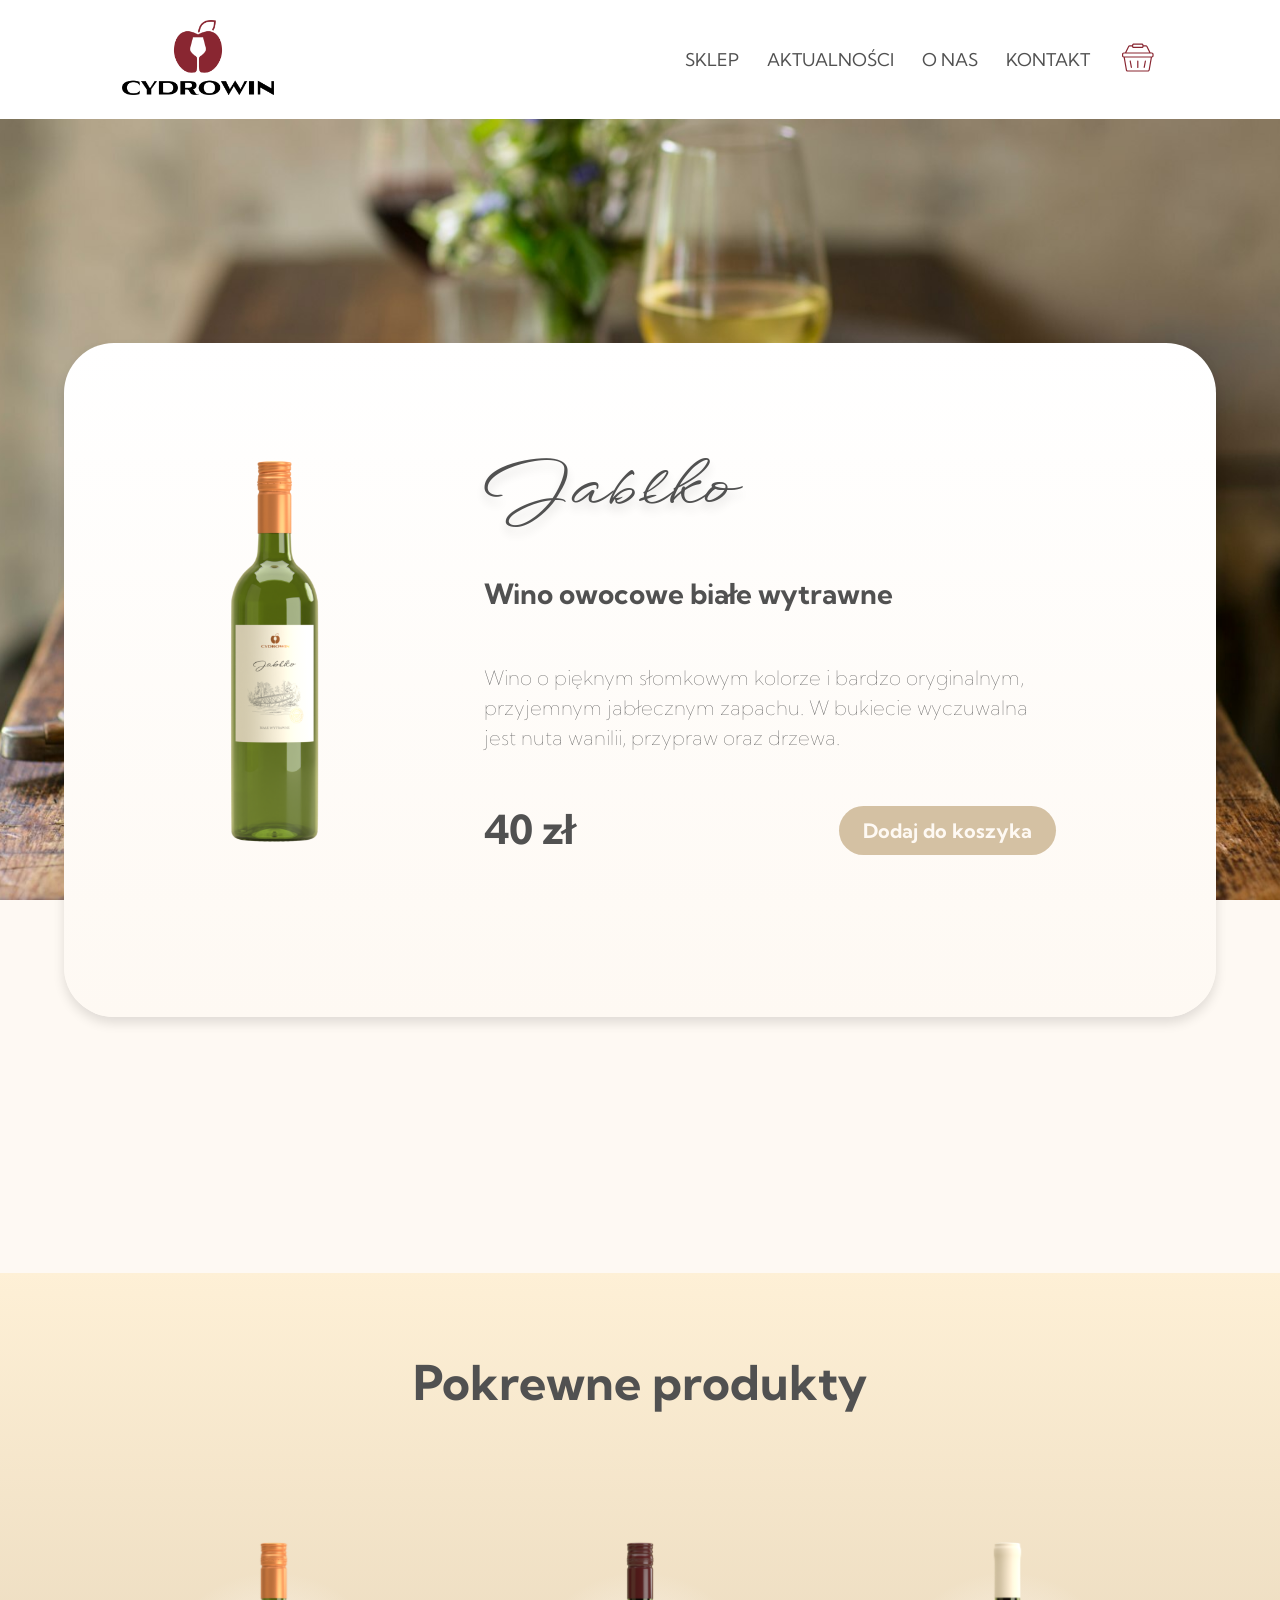
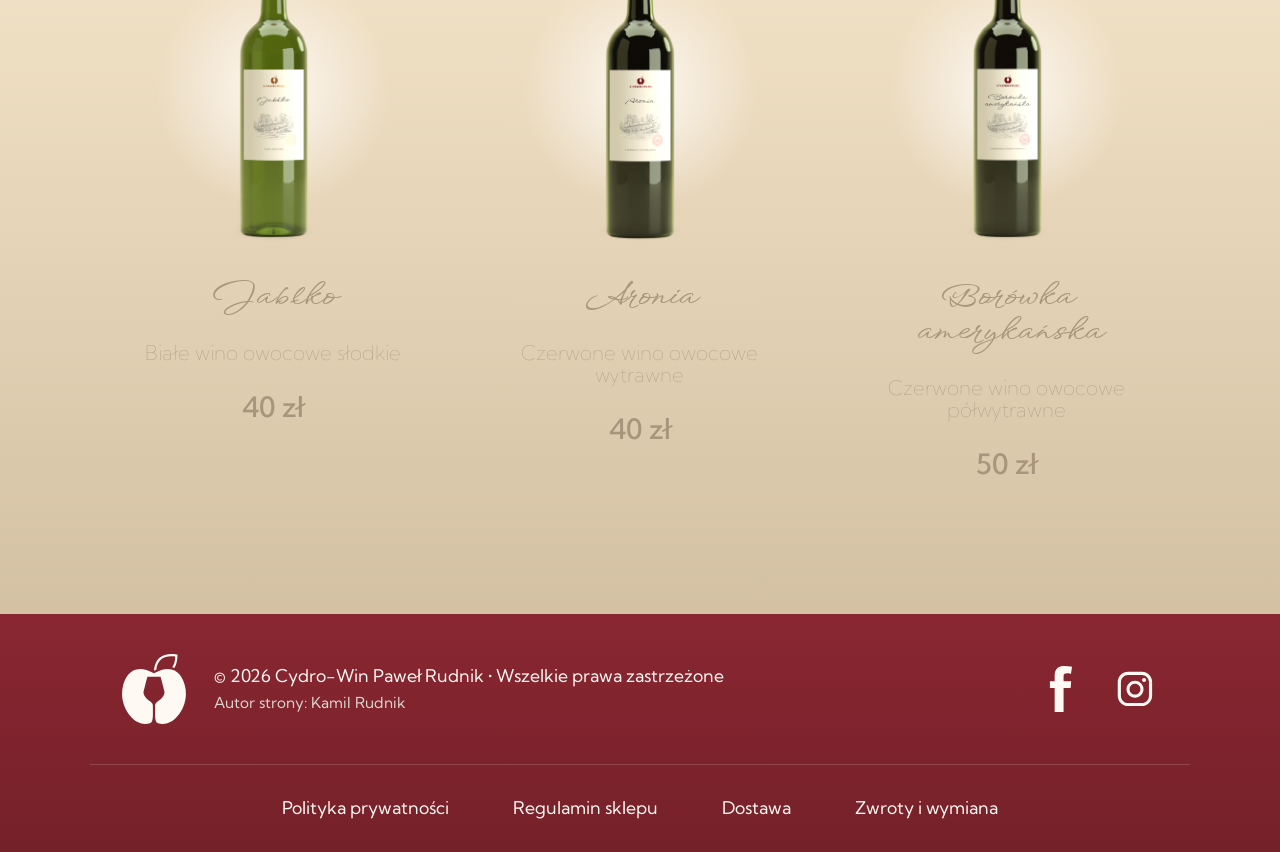
==== commit 7a1b3513: "Dodanie tła w postaci obrazu na stronie produktu." ====
--- a/product.html
+++ b/product.html
@@ -56,7 +56,9 @@
                 </div>
             </div>
         </section>
-        <section class="similar-products">
+    </main>
+
+    <section class="similar-products">
             <div class="container similar-products-inner">
                 <div class="similar-products-title">
                     <h2>Pokrewne produkty</h2>
@@ -92,7 +94,6 @@
                 </div>
             </div>
         </section>
-    </main>
 
     <footer>
         <div class="container footer-main">
--- a/style.css
+++ b/style.css
@@ -1215,7 +1215,8 @@
   padding-bottom: clamp(4rem, 9vw, 7.8125rem);
 }
 
-.products {
+.products,
+.similar-products-content {
   display: grid;
   grid-template-columns: repeat(auto-fit, minmax(300px, 1fr));
 }
@@ -1309,15 +1310,17 @@
 .product-page {
   display: flex;
   flex-direction: column;
-  height: 100%;
   background: var(--bg);
 }
 
 .product-page main {
   flex: 1 0 auto;
-  background: linear-gradient(to bottom, var(--bgDrk) 0%, var(--bg) 100%);
-
-  /* border: solid lime; */
+  padding: clamp(2rem, 5vw, 4rem);
+  background-image: url("assets/aperitif.jpg");
+  background-repeat: no-repeat;
+  background-position: center;
+  background-size: cover;
+  background-attachment: fixed;
 }
 
 .product-page footer {
@@ -1326,32 +1329,33 @@
 
 .product-page-content {
   display: flex;
-  height: 100%;
-  /* margin-block: 5rem; */
+  min-height: 50vh;
   max-width: 900px;
-  margin-block: 10rem 15rem;
+  margin-block: 10rem 12rem;
   margin-inline: auto;
-  padding-inline: 10rem;
-
-  /* border: solid yellow; */
+  padding: clamp(5rem, 25vw, 7rem) clamp(7rem, 37vw, 10rem);
+
+  background: linear-gradient(to top, var(--bg), white);
+  border-radius: 50px;
+  box-shadow: 0 6px 12px rgba(0, 0, 0, 0.12);
 }
 
 .product-page-content .product-visual {
-  /* margin: 5rem; */
-
+  margin: 0;
   border: none;
 }
 
 .product-page-content .product-visual img {
   width: clamp(50px, 100px, 125px);
+  margin: 0;
 }
 
 .product-page-content .product-description {
-  /* margin: 5rem; */
-
-
+  display: flex;
+  flex-direction: column;
+  justify-content: space-between;
+  max-height: 400px;
   margin: 0 0 0 10rem;
-  /* border: solid green; */
 }
 
 .product-page-content .title {
@@ -1359,19 +1363,14 @@
   font-weight: 500;
   font-size: clamp(2.5rem, 6vw, 4rem);
   color: var(--text);
-  /* margin-block: 0 3rem; */
   text-shadow: 0 7px 10px rgba(0, 0, 0, 0.12);
-
-  margin: 0 0 2rem 0;
-  /* border: solid blue; */
+  margin: 0;
 }
 
 .product-page-content .subtitle {
   color: var(--text);
   font-size: clamp(1.25rem, 2.5vw, 1.75rem);
-
-  margin: 0 0 2rem 0;
-  /* border: solid violet; */
+  margin: 0;
 }
 
 .product-page-content .text {
@@ -1379,19 +1378,14 @@
   font-size: clamp(1rem, 1.6vw, 1.25rem);
   line-height: 1.5;
   color: var(--text);
-
-  margin: 0 0 4rem 0;
-  /* border: solid orange; */
+  margin: 0;
 }
 
 .purchase {
   display: flex;
   justify-content: space-between;
   align-items: center;
-  /* margin-block: 2rem; */
-
-  margin: 0;
-  /* border: solid purple; */
+  margin: 0;
 }
 
 .purchase button {
@@ -1412,28 +1406,35 @@
 }
 
 .purchase .price {
-  /* margin-block: 0.5rem; */
   font-size: 2.5rem;
   color: var(--text);
 
   margin: 0;
 }
 
-@media (max-width: 1000px) {
+@media (max-width: 900px) {
   .product-page-content {
     flex-direction: column;
-    padding-inline: 2.5rem;
+    padding-inline: clamp(1rem, 10vw, 2.5rem);
   }
 
   .product-page-content .product-visual,
   .product-page-content .product-description {
-    /* margin: clamp(1rem, 5vw, 4rem); */
-    margin: 4rem 0 0 0;
+    margin: 0 0 clamp(2rem, 10vw, 4rem) 0;
     align-self: center;
   }
 
-  .product-description {
+  .product-page-content .product-description {
     text-align: center;
+    min-height: fit-content;
+    height: 100vw;
+  }
+
+  .product-page-content .product-description .title,
+  .product-page-content .product-description .subtitle,
+  .product-page-content .product-description .text,
+  .product-page-content .product-description .purchase {
+    margin: clamp(0.5rem, 5vw, 1rem);
   }
 }
 
@@ -1442,20 +1443,18 @@
     flex-direction: column;
   }
 
+  .purchase .price {
+    margin-inline: auto;
+    margin-bottom: clamp(2rem, 10vw, 3rem)
+  }
+
   .purchase button {
     margin-inline: auto;
   }
-
-  .purchase .price {
-    margin-inline: auto;
-    /* margin-bottom: 2rem; */
-    margin: 0 0 2rem 0;
-  }
 }
 
 .similar-products {
-  min-height: 100vh;
-  background-image: linear-gradient(to top, white, var(--bg));
+  background-image: linear-gradient(to bottom, var(--bgDrk), var(--accent));
 }
 
 .similar-products-title {
@@ -1465,17 +1464,19 @@
 .similar-products-title h2 {
   color: var(--text);
   font-size: clamp(2rem, 4vw, 3rem);
-  margin: 5rem auto 7rem;
+  margin: 5rem auto 6rem;
+  padding-inline: 1rem;
+  text-align: center;
 }
 
 .similar-products-content {
-  display: flex;
-  padding-bottom: 7.5rem;
-}
-
-@media (max-width: 600px) {
+  align-items: start;
+  row-gap: clamp(4rem, 8vw, 7rem);
+  padding-bottom: 5rem;
+}
+
+@media (max-width: 900px) {
   .similar-products-content {
-    flex-wrap: wrap;
-    justify-content: center;
-  }
-}+    grid-template-columns: minmax(0, 1fr);
+  }
+}
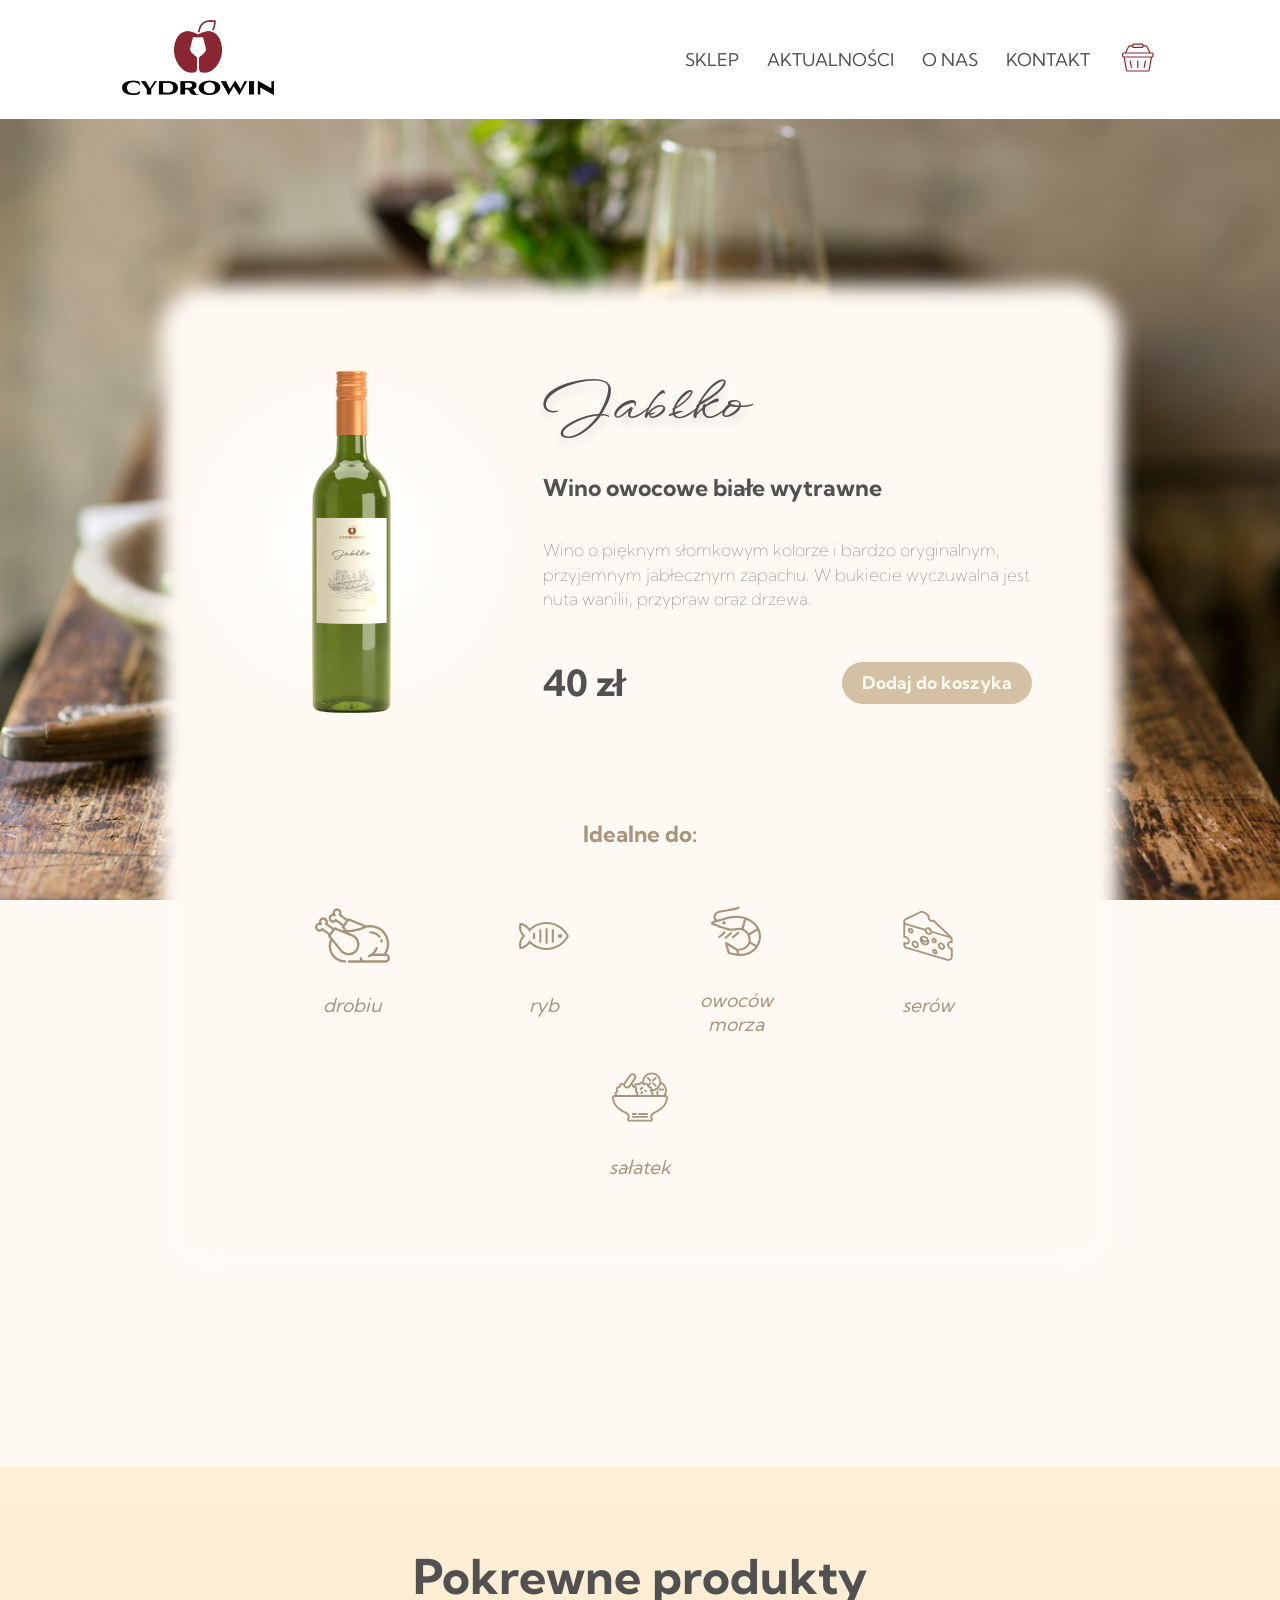
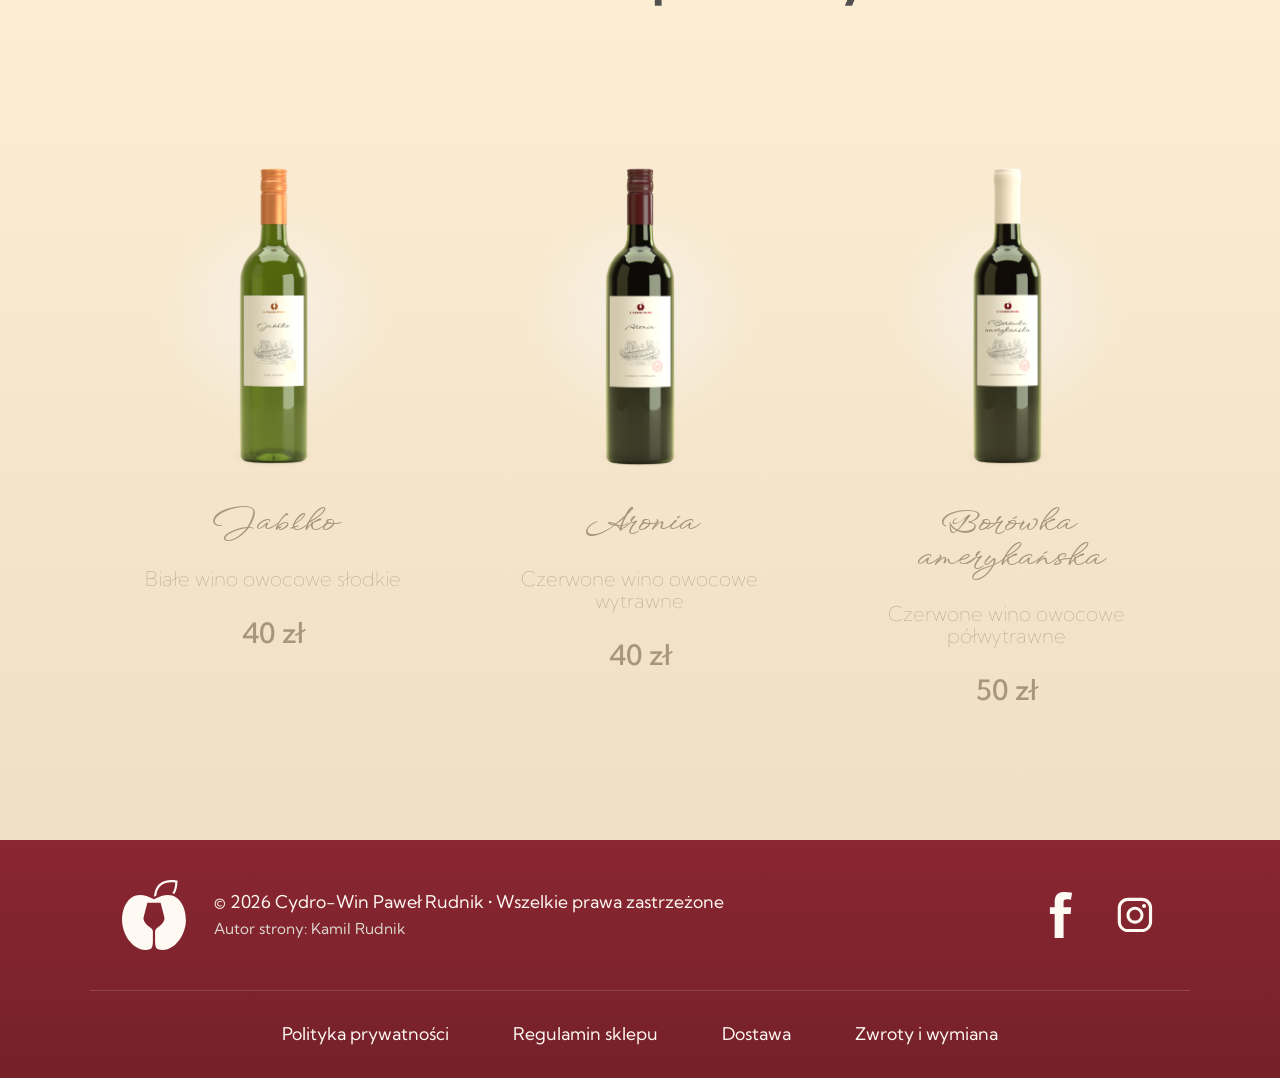
==== commit c886d1d2: "Dodanie propozycji podania." ====
--- a/product.html
+++ b/product.html
@@ -40,60 +40,305 @@
 
     <main>
         <section class="product-page-content">
-            <div class="product-visual">
-                <img src="assets/jablko_wytrawne.png">
-            </div>
-            <div class="product-description">
-                <h1 class="title">Jabłko</h1>
-                <h2 class="subtitle">Wino owocowe białe wytrawne</h2>
-                <p class="text">
-                    Wino o&nbsp;pięknym słomkowym kolorze i&nbsp;bardzo oryginalnym, przyjemnym jabłecznym zapachu.
-                    W&nbsp;bukiecie wyczuwalna jest nuta wanilii, przypraw oraz drzewa.
-                </p>
-                <div class="purchase">
-                    <h3 class="price">40 zł</h3>
-                    <button><strong>Dodaj do koszyka</strong></button>
+            <div class="product-main-informations">
+                <div class="product-visual">
+                    <img src="assets/jablko_wytrawne.png">
+                </div>
+                <div class="product-description">
+                    <h1 class="title">Jabłko</h1>
+                    <h2 class="subtitle">Wino owocowe białe wytrawne</h2>
+                    <p class="text">
+                        Wino o&nbsp;pięknym słomkowym kolorze i&nbsp;bardzo oryginalnym, przyjemnym jabłecznym zapachu.
+                        W&nbsp;bukiecie wyczuwalna jest nuta wanilii, przypraw oraz drzewa.
+                    </p>
+                    <div class="purchase">
+                        <h3 class="price">40 zł</h3>
+                        <button><strong>Dodaj do koszyka</strong></button>
+                    </div>
+                </div>
+            </div>
+            <div class="recommendations">
+                <div class="recommendations-title">Idealne do:</div>
+                <div class="food-list">
+                    <div class="food">
+                        <div class="food-image">
+                            <svg class="roasted-chicken" width="75px" height="75px" viewBox="0 0 512 512"
+                                xmlns="http://www.w3.org/2000/svg">
+                                <path fill="currentColor"
+                                    d="M488.169,379.807c12.231-20.027,18.655-42.846,18.655-66.617c0-70.675-57.497-128.174-128.173-128.174 c-8.502,0-16.942,0.848-25.23,2.511c-3.245-1.498-6.577-2.767-9.949-3.768l-112.266-44.983c-3.43-1.374-7.356-0.253-9.542,2.726 l-1.079,1.469l-41.293-30.308c4.889-12.691,0.927-27.609-10.553-36.037c-5.341-3.919-11.658-5.992-18.267-5.992 c-9.813,0-19.133,4.719-24.935,12.621c-5.087,6.93-6.883,15.503-5.491,23.588c-8.283,1.099-15.89,5.54-20.885,12.346 c-10.083,13.739-7.109,33.119,6.629,43.202c5.342,3.92,11.659,5.993,18.269,5.993c7.048,0,13.842-2.434,19.261-6.735 l41.303,30.316l-0.846,1.151c-2.187,2.98-2.079,7.061,0.26,9.921l12.797,15.647c-3.29,0.237-6.587,0.62-9.881,1.149 l-48.914-19.599c-3.429-1.375-7.357-0.253-9.542,2.726l-1.078,1.469l-41.293-30.308c4.889-12.692,0.926-27.609-10.553-36.036 c-5.341-3.92-11.659-5.993-18.268-5.993c-9.813,0-19.135,4.719-24.935,12.622c-5.086,6.93-6.883,15.502-5.49,23.587 c-8.284,1.099-15.89,5.542-20.884,12.346c-4.885,6.655-6.886,14.813-5.633,22.974c1.252,8.161,5.606,15.344,12.261,20.227 c5.342,3.92,11.659,5.993,18.27,5.993c7.047,0,13.842-2.434,19.26-6.735l41.303,30.316l-0.846,1.151 c-2.186,2.98-2.079,7.061,0.26,9.921l13.551,16.567c-7.369,15.133-11.255,31.887-11.255,48.804 c0,61.478,50.016,111.495,111.495,111.495c4.473,0,8.1-3.626,8.1-8.1c0-4.474-3.627-8.1-8.1-8.1 c-52.546,0-95.294-42.749-95.294-95.294c0-11.909,2.244-23.726,6.552-34.746l49.513,60.538 c3.635,5.954,8.101,11.369,13.28,16.105c0.024,0.023,0.049,0.044,0.075,0.067l0.001,0.001c0.089,0.081,0.181,0.154,0.27,0.234 c1.909,1.726,3.89,3.356,5.903,4.832c0.92,0.676,1.857,1.323,2.8,1.953c0.287,0.192,0.58,0.375,0.869,0.563 c0.673,0.435,1.35,0.862,2.034,1.274c0.33,0.2,0.662,0.395,0.995,0.59c0.684,0.398,1.374,0.784,2.068,1.16 c0.307,0.166,0.612,0.337,0.921,0.498c0.906,0.474,1.819,0.93,2.741,1.364c0.093,0.044,0.184,0.093,0.278,0.136 c0.992,0.463,1.996,0.899,3.006,1.317c0.382,0.158,0.768,0.303,1.151,0.456c0.633,0.249,1.267,0.494,1.906,0.726 c0.472,0.172,0.946,0.336,1.42,0.498c0.548,0.186,1.097,0.363,1.649,0.536c0.528,0.166,1.056,0.333,1.589,0.486 c0.462,0.134,0.928,0.254,1.392,0.378c2.283,0.612,4.592,1.115,6.926,1.506c0.251,0.042,0.501,0.087,0.753,0.126 c0.785,0.123,1.574,0.231,2.364,0.328c0.239,0.029,0.477,0.057,0.716,0.084c0.822,0.094,1.646,0.178,2.472,0.244 c0.135,0.011,0.27,0.017,0.405,0.028c2.295,0.171,4.603,0.239,6.921,0.197c0.625-0.011,1.25-0.029,1.873-0.056 c0.396-0.017,0.791-0.03,1.187-0.053c0.922-0.054,1.84-0.13,2.757-0.218c0.395-0.038,0.791-0.08,1.186-0.124 c0.835-0.094,1.666-0.199,2.496-0.321c0.193-0.028,0.387-0.045,0.58-0.074c0.373-0.057,0.74-0.135,1.11-0.198 c0.406-0.069,0.811-0.14,1.216-0.217c15.691-2.906,29.768-10.609,40.583-22.102c0.159-0.167,0.316-0.335,0.474-0.503 c0.394-0.427,0.787-0.852,1.172-1.29c0.597-0.674,1.182-1.361,1.755-2.057c0.186-0.226,0.367-0.455,0.551-0.684 c0.671-0.835,1.329-1.679,1.966-2.546c11.79-16.063,16.62-35.757,13.597-55.454c-3.022-19.695-13.532-37.036-29.593-48.824 c-1.44-1.057-2.943-2.077-4.487-3.046c-0.833-0.959-1.891-1.72-3.101-2.205l-2.603-1.043c-0.177-0.091-0.359-0.171-0.537-0.259 c-1.462-0.734-2.951-1.414-4.458-2.051c-2.538-1.072-5.126-2.021-7.754-2.8l-26.692-10.695c0.025-0.001,0.058-0.002,0.083-0.003 c0.309-0.01,0.642-0.022,1.011-0.036c0.024-0.001,0.049-0.002,0.072-0.003c0.375-0.014,0.785-0.031,1.218-0.051 c0.044-0.002,0.084-0.003,0.13-0.005c0.432-0.019,0.896-0.041,1.383-0.066c0.077-0.004,0.151-0.008,0.23-0.012 c0.489-0.025,1.004-0.053,1.545-0.084c0.082-0.004,0.164-0.01,0.246-0.014c0.558-0.032,1.139-0.068,1.75-0.107 c0.07-0.004,0.141-0.01,0.213-0.014c1.293-0.084,2.694-0.185,4.199-0.303c0.066-0.005,0.129-0.01,0.195-0.015 c0.723-0.057,1.471-0.121,2.239-0.187c0.113-0.01,0.226-0.019,0.34-0.029c0.761-0.067,1.544-0.138,2.348-0.215 c0.122-0.012,0.245-0.024,0.367-0.036c0.815-0.078,1.65-0.161,2.507-0.25c0.111-0.012,0.225-0.024,0.337-0.036 c0.892-0.093,1.802-0.191,2.736-0.296c0.036-0.004,0.071-0.009,0.107-0.012c0.943-0.106,1.907-0.219,2.89-0.338 c0.07-0.009,0.138-0.016,0.208-0.025c0.956-0.117,1.934-0.24,2.926-0.369c0.148-0.019,0.294-0.038,0.442-0.057 c0.968-0.127,1.952-0.26,2.951-0.401c0.171-0.024,0.342-0.048,0.514-0.072c1.008-0.143,2.028-0.291,3.065-0.446 c0.153-0.023,0.309-0.048,0.462-0.07c1.078-0.163,2.168-0.333,3.276-0.511c0.07-0.011,0.141-0.024,0.212-0.035 c1.124-0.181,2.264-0.372,3.416-0.569c0.071-0.012,0.14-0.024,0.212-0.036c1.135-0.195,2.287-0.401,3.448-0.613 c0.169-0.031,0.336-0.06,0.505-0.092c1.125-0.207,2.264-0.423,3.411-0.646c0.201-0.039,0.401-0.078,0.602-0.118 c1.148-0.226,2.305-0.458,3.473-0.7c0.188-0.039,0.377-0.079,0.566-0.119c1.204-0.252,2.417-0.511,3.641-0.781 c0.108-0.024,0.217-0.049,0.325-0.072c1.244-0.275,2.497-0.56,3.759-0.856c0.069-0.016,0.137-0.031,0.206-0.047 c1.263-0.297,2.536-0.606,3.816-0.922c0.173-0.043,0.346-0.085,0.518-0.129c1.234-0.308,2.477-0.627,3.724-0.955 c0.216-0.057,0.431-0.113,0.647-0.171c1.239-0.328,2.484-0.666,3.734-1.015c0.207-0.057,0.415-0.117,0.622-0.175 c1.28-0.36,2.563-0.728,3.851-1.109c0.137-0.04,0.273-0.082,0.41-0.123c1.335-0.397,2.673-0.805,4.016-1.225 c0.033-0.011,0.067-0.021,0.1-0.031c1.338-0.42,2.68-0.855,4.023-1.299c0.176-0.058,0.351-0.116,0.527-0.174 c1.285-0.428,2.574-0.869,3.862-1.321c0.221-0.078,0.443-0.154,0.664-0.233c1.277-0.451,2.555-0.914,3.833-1.388 c0.216-0.08,0.432-0.161,0.648-0.242c1.3-0.487,2.601-0.984,3.9-1.495c0.158-0.062,0.315-0.126,0.473-0.188 c1.368-0.542,2.736-1.094,4.101-1.664c0.108-0.045,0.213-0.092,0.319-0.14c1.74-0.816,3.554-1.605,5.545-2.411 c0.104-0.041,0.205-0.085,0.307-0.131l0.636-0.286c2.104-0.962,4.107-1.682,5.956-2.138c0.185-0.045,0.367-0.098,0.549-0.157 c1.115-0.361,2.237-0.69,3.36-1.015c2.147-0.615,4.37-1.186,6.661-1.699c0.008-0.001,0.013-0.004,0.021-0.006 c8.01-1.791,16.193-2.715,24.445-2.715c61.742,0,111.973,50.231,111.973,111.974c0,23.911-7.428,46.721-21.482,65.964 c-0.035,0.048-0.063,0.099-0.097,0.148h-61.982c15.958-16.97,21.367-33.047,21.698-34.071c1.376-4.243-0.942-8.786-5.181-10.179 c-4.236-1.389-8.81,0.919-10.219,5.152c-0.108,0.322-11.141,32.346-49.16,50.49c-4.037,1.927-5.748,6.762-3.821,10.799 c1.389,2.912,4.292,4.613,7.315,4.613c1.17,0,2.359-0.255,3.484-0.792c6.285-2.999,11.91-6.322,16.977-9.813 c0.008,0,0.015,0.001,0.024,0.001h94.609c7.176,0,13.012,5.837,13.012,13.013v3.518c0,7.176-5.836,13.012-13.012,13.012H333.833 c-7.174,0-13.012-5.836-13.012-13.012c0-4.474-3.626-8.1-8.1-8.1c-4.474,0-8.1,3.626-8.1,8.1c0,4.722,1.133,9.181,3.131,13.132 h-76.235c-4.473,0-8.1,3.626-8.1,8.1c0,4.474,3.627,8.1,8.1,8.1h147.134c0.458,0,0.905-0.048,1.342-0.12h102.795 c16.107,0,29.212-13.105,29.212-29.212v-3.518C512,394.246,501.714,382.341,488.169,379.807z M194.207,178.908l-46.952-34.465 c-1.444-1.061-3.122-1.57-4.787-1.57c-2.49,0-4.95,1.146-6.536,3.308c-2.802,3.817-7.129,6.006-11.872,6.006 c-3.138,0-6.142-0.987-8.684-2.853c-6.537-4.797-7.952-14.02-3.155-20.556c2.798-3.812,7.122-5.998,11.863-5.998 c2.083,0,4.099,0.43,5.989,1.278c3.484,1.563,7.585,0.48,9.843-2.599c2.259-3.078,2.063-7.315-0.472-10.169 c-4.563-5.141-4.919-12.897-0.849-18.445c2.803-3.817,7.13-6.006,11.876-6.006c3.139,0,6.141,0.986,8.682,2.851 c6.537,4.8,7.951,14.022,3.154,20.559c-2.647,3.606-1.868,8.676,1.737,11.323l46.954,34.463L194.207,178.908z M101.043,240.364 l-46.951-34.463c-1.399-1.027-3.08-1.57-4.793-1.57c-0.408,0-0.82,0.031-1.228,0.094c-2.123,0.325-4.031,1.482-5.302,3.214 c-2.802,3.817-7.128,6.006-11.871,6.006c-3.138,0-6.142-0.986-8.685-2.853c-3.167-2.324-5.239-5.741-5.834-9.625 c-0.595-3.883,0.356-7.764,2.681-10.932c2.797-3.811,7.122-5.998,11.862-5.998c2.083,0,4.098,0.43,5.988,1.278 c3.482,1.562,7.584,0.481,9.843-2.599c2.259-3.077,2.063-7.314-0.472-10.169c-4.562-5.141-4.918-12.898-0.848-18.445 c2.802-3.818,7.13-6.007,11.875-6.007c3.137,0,6.14,0.986,8.682,2.852c6.537,4.798,7.952,14.021,3.155,20.557 c-1.271,1.731-1.803,3.898-1.476,6.021c0.325,2.123,1.482,4.031,3.213,5.302l46.954,34.464L101.043,240.364z M244.643,260.403 c0.246,0.099,0.497,0.186,0.752,0.259c3.632,1.055,7.185,2.48,10.558,4.233c0.235,0.122,0.475,0.233,0.721,0.332l0.59,0.238 c0.34,0.28,0.705,0.534,1.093,0.758c1.849,1.07,3.633,2.235,5.306,3.464c12.573,9.227,20.802,22.802,23.167,38.22 c2.365,15.418-1.415,30.836-10.643,43.411c-0.652,0.889-1.331,1.752-2.029,2.597c-0.127,0.156-0.261,0.303-0.39,0.458 c-0.623,0.739-1.258,1.466-1.915,2.17c-0.058,0.063-0.118,0.125-0.176,0.188c-8.556,9.089-19.857,15.214-32.1,17.469 c-0.158,0.028-0.314,0.057-0.473,0.084c-0.893,0.157-1.793,0.288-2.695,0.404c-0.232,0.029-0.464,0.063-0.697,0.09 c-1.005,0.116-2.014,0.208-3.028,0.272c-0.066,0.004-0.132,0.012-0.198,0.016c-1.139,0.068-2.284,0.103-3.431,0.103 c-1.47,0-2.931-0.059-4.384-0.167c-0.116-0.009-0.231-0.014-0.346-0.024c-0.637-0.051-1.272-0.117-1.906-0.188 c-0.2-0.023-0.4-0.046-0.599-0.07c-0.608-0.076-1.214-0.159-1.817-0.253c-0.214-0.034-0.427-0.071-0.64-0.108 c-1.799-0.301-3.578-0.691-5.333-1.159c-0.383-0.103-0.769-0.202-1.15-0.312c-0.406-0.118-0.808-0.245-1.211-0.372 c-0.443-0.139-0.885-0.281-1.325-0.431c-0.364-0.124-0.728-0.251-1.09-0.381c-0.507-0.184-1.011-0.377-1.513-0.576 c-0.296-0.117-0.593-0.229-0.887-0.351c-0.792-0.327-1.578-0.669-2.355-1.032c-0.071-0.034-0.143-0.071-0.214-0.105 c-0.723-0.341-1.439-0.698-2.148-1.069c-0.243-0.128-0.483-0.261-0.725-0.392c-0.542-0.293-1.08-0.594-1.614-0.905 c-0.262-0.153-0.524-0.308-0.784-0.464c-0.532-0.322-1.059-0.653-1.584-0.992c-0.229-0.149-0.461-0.294-0.689-0.446 c-0.739-0.492-1.47-0.999-2.19-1.527c-1.654-1.214-3.292-2.559-4.87-3.999c-0.011-0.01-0.022-0.019-0.032-0.029 c-4.17-3.812-7.747-8.186-10.632-12.998c-0.202-0.337-0.428-0.659-0.677-0.963l-58.011-70.929 c-0.002-0.003-0.005-0.005-0.008-0.009l-12.931-15.81l1.915-2.609c0.003-0.003,0.006-0.008,0.009-0.011l26.376-35.935 c0.002-0.003,0.004-0.006,0.005-0.009l2.15-2.929l45.157,18.093c0,0,0.002,0.001,0.003,0.001L244.643,260.403z M328.23,195.352 c-0.505,0.216-1.004,0.432-1.495,0.649c-0.156,0.069-0.312,0.137-0.465,0.206c-0.61,0.273-1.216,0.546-1.811,0.825 c-0.765,0.319-1.53,0.633-2.297,0.942c-0.087,0.036-0.174,0.069-0.261,0.104c-0.676,0.271-1.352,0.541-2.029,0.805 c-0.221,0.086-0.444,0.171-0.666,0.256c-0.545,0.211-1.091,0.422-1.637,0.629c-0.239,0.091-0.477,0.177-0.716,0.267 c-0.527,0.198-1.054,0.395-1.582,0.589c-0.271,0.099-0.543,0.195-0.814,0.294c-0.498,0.18-0.995,0.361-1.493,0.537 c-0.276,0.098-0.553,0.192-0.828,0.289c-0.49,0.172-0.981,0.344-1.471,0.513c-0.297,0.102-0.593,0.201-0.89,0.301 c-0.471,0.16-0.942,0.321-1.414,0.477c-0.302,0.1-0.605,0.198-0.907,0.297c-0.463,0.152-0.927,0.306-1.39,0.454 c-0.31,0.099-0.619,0.197-0.928,0.295c-0.457,0.146-0.915,0.292-1.372,0.434c-0.319,0.099-0.636,0.195-0.954,0.293 c-0.442,0.136-0.883,0.273-1.325,0.406c-0.348,0.105-0.696,0.207-1.043,0.311c-0.413,0.122-0.825,0.246-1.237,0.366 c-0.354,0.104-0.707,0.204-1.061,0.306c-0.406,0.117-0.811,0.234-1.216,0.349c-0.361,0.102-0.72,0.201-1.08,0.301 c-0.392,0.109-0.785,0.219-1.177,0.327c-0.377,0.104-0.753,0.204-1.13,0.306c-0.375,0.102-0.75,0.203-1.123,0.302 c-0.387,0.103-0.772,0.202-1.158,0.304c-0.359,0.094-0.718,0.188-1.076,0.281c-0.4,0.103-0.798,0.203-1.197,0.304 c-0.344,0.086-0.689,0.175-1.032,0.26c-0.407,0.102-0.811,0.2-1.216,0.299c-0.329,0.081-0.66,0.162-0.988,0.241 c-0.422,0.102-0.844,0.201-1.264,0.3c-0.31,0.073-0.621,0.148-0.93,0.219c-0.429,0.1-0.855,0.198-1.282,0.295 c-0.298,0.068-0.597,0.137-0.895,0.204c-0.434,0.098-0.865,0.193-1.296,0.288c-0.288,0.064-0.577,0.127-0.863,0.19 c-0.451,0.098-0.9,0.194-1.348,0.291c-0.258,0.055-0.517,0.111-0.775,0.165c-0.475,0.1-0.947,0.198-1.419,0.296 c-0.229,0.048-0.459,0.095-0.688,0.143c-0.486,0.099-0.969,0.197-1.45,0.293c-0.215,0.043-0.43,0.086-0.644,0.129 c-0.499,0.098-0.995,0.194-1.49,0.291c-0.189,0.037-0.379,0.073-0.567,0.109c-0.524,0.099-1.043,0.198-1.563,0.294 c-0.154,0.029-0.31,0.058-0.463,0.086c-0.54,0.099-1.076,0.197-1.61,0.293c-0.135,0.024-0.27,0.049-0.405,0.072 c-0.555,0.099-1.106,0.195-1.655,0.291c-0.106,0.018-0.213,0.037-0.319,0.055c-0.582,0.1-1.161,0.199-1.736,0.294 c-0.067,0.011-0.135,0.023-0.202,0.034c-0.604,0.1-1.202,0.199-1.797,0.294c-0.039,0.006-0.079,0.013-0.119,0.019 c-0.621,0.099-1.237,0.197-1.848,0.292c-0.012,0.002-0.024,0.003-0.036,0.005c-21.462,3.325-36.82,3.649-37.738,3.664h-3.843 l-16.956-20.732l5.378-7.328l22.92-31.227c0.001-0.001,0.002-0.003,0.003-0.004l2.154-2.934l97.521,39.076 C328.425,195.267,328.33,195.31,328.23,195.352z" />
+                                <path fill="currentColor"
+                                    d="M445.173,290.078c0.987,2.845,1.797,5.783,2.408,8.734c0.792,3.826,4.162,6.458,7.923,6.458 c0.544,0,1.098-0.056,1.651-0.171c4.38-0.907,7.196-5.195,6.288-9.574c-0.752-3.633-1.751-7.253-2.966-10.757 c-1.466-4.225-6.077-6.465-10.308-4.998C445.945,281.237,443.707,285.852,445.173,290.078z" />
+                                <path fill="currentColor"
+                                    d="M378.571,226.517c-4.474,0-8.1,3.627-8.1,8.1s3.626,8.1,8.1,8.1c22.057,0,42.432,10.042,55.9,27.552 c1.595,2.075,3.997,3.162,6.427,3.162c1.724,0,3.46-0.548,4.931-1.679c3.546-2.728,4.211-7.813,1.483-11.359 C430.754,238.863,405.699,226.517,378.571,226.517z" />
+                            </svg>
+                        </div>
+                        <div class="food-name">drobiu</div>
+                    </div>
+                    <div class="food">
+                        <div class="food-image">
+                            <svg class="fish" width="50px" height="50px" viewBox="0 0 481.244 481.244"
+                                xmlns="http://www.w3.org/2000/svg">
+                                <path fill="currentColor"
+                                    d="M478.894,236.05c-19.863-38.644-49.88-71.234-86.805-94.249c-37.975-23.669-81.812-36.18-126.772-36.18c-60.691,0-117.793,22.298-162.151,63.057c-20.423-29.236-52.57-48.743-88.216-52.987l-8.652-1.03l-2.205,8.429C1.377,133.472,0,144.211,0,155.011c0,31.792,12.143,62.445,33.623,85.611C12.143,263.788,0,294.441,0,326.233c0,10.8,1.377,21.539,4.092,31.92l2.205,8.429l8.652-1.03c35.646-4.244,67.793-23.75,88.216-52.987c44.358,40.759,101.46,63.057,162.151,63.057c44.961,0,88.798-12.511,126.772-36.18c36.925-23.014,66.941-55.605,86.805-94.249l2.351-4.572L478.894,236.05z M265.316,355.622c-59.498,0-115.233-23.38-156.94-65.833L99,280.245l-6.499,11.694c-15.004,26.999-41.102,46.071-70.974,52.292C20.513,338.306,20,332.282,20,326.233c0-29.69,12.593-58.201,34.55-78.221l8.104-7.39l-8.104-7.39C32.593,213.212,20,184.702,20,155.011c0-6.049,0.513-12.073,1.527-17.998c29.872,6.22,55.97,25.292,70.974,52.292L99,200.999l9.376-9.544c41.707-42.453,97.442-65.833,156.94-65.833c81.132,0,154.751,43.927,193.373,115C420.067,311.695,346.448,355.622,265.316,355.622z" />
+                                <rect fill="currentColor" x="255.252" y="165.622" width="20" height="150" />
+                                <rect fill="currentColor" x="195.252" y="175.839" width="20" height="129.565" />
+                                <rect fill="currentColor" x="315.252" y="175.819" width="20" height="129.607" />
+
+                                <path fill="currentColor"
+                                    d="M395.252,220.622c-11.028,0-20,8.972-20,20s8.972,20,20,20s20-8.972,20-20S406.28,220.622,395.252,220.622z" />
+
+                                <rect fill="currentColor" x="135.252" y="211.528" width="20" height="58.188" />
+                            </svg>
+                        </div>
+                        <div class="food-name">ryb</div>
+                    </div>
+                    <div class="food food--shrimp">
+                        <div class="food-image">
+                            <svg class="shrimp" width="50px" height="50px" viewBox="0 0 512 512" xmlns="http://www.w3.org/2000/svg">
+                                <path fill="currentColor" d="M450.334,169.808c-37.45-36.212-88.036-60.312-142.052-67.679c-16.517-2.28-33.366-3.381-50.303-3.411
+    c-33.878,0.03-68.038,4.512-100.348,13.516l-0.108,0.03c0,0-33.81,9.822-68.594,20.045
+    c-7.572,2.232-15.149,4.463-22.476,6.626c-0.044,0-0.088-0.039-0.137-0.068v-0.02
+    c-7.416-1.968-14.174-7.552-16.45-13.429c-1.569-3.8-2.451-8.166-2.451-12.785
+    c0.02-8.216,2.739-17.112,9.078-25.045c6.358-7.922,16.405-15.124,31.885-19.45
+    c20.65-5.789,64.375-11.285,105.226-17.98c20.518-3.372,40.456-7.084,57.154-11.528
+    c16.78-4.697,30.03-9.073,39.306-17.843c4.44-4.396,4.484-11.548,0.088-15.982
+    c-4.415-4.414-11.572-4.463-15.986-0.049c-2.344,2.768-13.912,8.147-29.24,12.016
+    c-23.1,6.188-55.161,11.265-85.506,15.855c-30.453,4.638-58.982,8.742-77.092,13.74
+    c-19.388,5.36-33.961,15.125-43.502,27.11C29.26,85.426,24.802,99.38,24.802,112.634
+    c0,7.464,1.413,14.734,4.151,21.381c2.188,5.213,5.496,9.54,9.254,13.36
+    c-6.027,1.813-11.373,3.44-15.416,4.707c-2.251,0.702-4.127,1.296-5.628,1.803
+    l-3.757,1.354c-3.532,1.52-6.621,3.771-9.097,6.821c-2.431,3.041-4.307,7.114-4.307,11.899
+    c-0.064,4.746,2.164,9.676,5.5,12.96c3.358,3.362,7.509,5.476,12.279,6.958
+    c0.994,0.292,4.57,1.618,9.316,3.45c16.849,6.509,50.903,20.133,85.594,32.197
+    c17.361,6.003,34.873,11.636,50.703,15.806c15.879,4.181,29.79,6.977,41.23,7.026
+    l5.058-0.224h0.044c34.292-3.333,40.943-5.545,72.697-8.761c2.851-0.292,5.652-0.428,8.415-0.428
+    c25.833,0,49.221,12.084,66.509,31.456c17.268,19.315,27.938,45.753,27.91,73.029
+    c-0.107,27.841-13.575,48.909-35.257,64.366c-20.98,14.821-49.733,23.144-78.51,23.612
+    l-112.622-67.952c-3.977-2.388-9.034-2.096-12.698,0.702c-3.688,2.836-5.277,7.65-3.996,12.103
+    l29.434,102.487c1.063,3.664,3.864,6.558,7.509,7.689c0.551,0.108,63.951,20.006,124.569,20.094
+    c2.85,0,5.701-0.049,8.502-0.127C422.093,506.816,512,420.934,512,310.232
+    C512.019,254.715,487.774,205.981,450.334,169.808z M223.594,478.38
+    c-11.26-2.407-20.781-4.814-27.427-6.607c-1.964-0.526-3.114-0.857-4.551-1.276
+    l-19.762-68.79l86.656,52.243l5.784,31.272C249.607,483.39,235.585,480.914,223.594,478.38z
+    M290.839,220.334c-3.533,0-7.114,0.176-10.71,0.556c-32.859,3.333-39.31,5.515-72.565,8.721h0.044
+    l-2.983,0.127c-8.658,0.069-24.337-3.02-42.001-8.039c-26.632-7.484-58.479-18.984-84.844-28.992
+    c-13.185-5.009-25.02-9.648-34.253-13.244c-6.514-2.543-11.016-4.268-14.661-5.593
+    c0.77-0.244,1.325-0.419,2.162-0.683c16.187-5.008,49.466-14.841,78.593-23.387
+    c29.152-8.547,54.148-15.806,54.216-15.806c30.141-8.4,62.319-12.659,94.141-12.639
+    c15.918-0.02,31.778,1.043,47.259,3.157c11.24,1.53,22.3,3.957,33.146,7.046l-25.176,91.27
+    C305.962,221.26,298.522,220.334,290.839,220.334z M374.246,259.334
+    c-11.022-12.366-24.47-22.432-39.555-29.303l25.172-91.319c28.221,11.002,53.928,27.168,74.753,47.35
+    c12.99,12.59,24.031,26.702,32.792,42.049l-80.473,48.403C383.114,270.463,378.972,264.635,374.246,259.334z
+    M311.464,487.784c-2.564,0.088-5.17,0.137-7.777,0.137c-5.296,0-10.666-0.312-16.031-0.624
+    l-5.564-30.006c29.346-2.192,58.036-10.934,80.907-27.012c16.08-11.197,29.235-26.301,37.06-44.496
+    l53.743,29.722C421.41,458.034,369.919,485.777,311.464,487.784z M406.462,363.497
+    c0.857-5.213,1.432-10.534,1.413-16.069c-0.029-17.785-3.908-34.946-10.535-50.771l79.85-48.033
+    c7.728,19.1,12.191,39.682,12.191,61.607c0,31.652-8.391,60.993-22.969,86.39L406.462,363.497z" />
+
+                                <path fill="currentColor" d="M147.988,261.088c-4.108-4.697-11.236-5.184-15.943-1.052l-53.792,47.058
+    c-4.707,4.102-5.19,11.236-1.063,15.942c4.107,4.707,11.241,5.165,15.943,1.063
+    l53.797-47.058C151.632,272.928,152.119,265.795,147.988,261.088z" />
+
+                                <path fill="currentColor" d="M157.509,331.807l53.836-47.087c4.707-4.102,5.189-11.236,1.062-15.943
+    c-4.108-4.706-11.24-5.184-15.947-1.082l-53.836,47.088c-4.707,4.122-5.19,11.255-1.063,15.962
+    C145.668,335.442,152.802,335.929,157.509,331.807z" />
+
+                                <path fill="currentColor" d="M231.326,326.672l54.811-45.87c4.795-4.024,5.432-11.148,1.437-15.942
+    c-4.02-4.795-11.152-5.409-15.942-1.413l-54.835,45.86c-4.771,4.024-5.408,11.138-1.413,15.952
+    C219.403,330.024,226.536,330.667,231.326,326.672z" />
+
+                                <path fill="currentColor" d="M132.522,151.613c-9.516,0-17.248,7.709-17.248,17.248c0,9.512,7.732,17.268,17.248,17.268
+    c9.541,0,17.268-7.756,17.268-17.268C149.79,159.322,142.063,151.613,132.522,151.613z" />
+                            </svg>
+                        </div>
+                        <div class="food-name">owoców <br>morza</div>
+                    </div>
+                    <div class="food">
+                        <div class="food-image">
+                            <svg class="cheese" width="50px" height="50px" viewBox="0 0 53.607 53.607"
+                                xmlns="http://www.w3.org/2000/svg">
+                                <path fill="currentColor" d="M27.709,30.9c-0.097-0.253-0.212-0.5-0.339-0.74c-0.082-0.155-0.177-0.302-0.271-0.452
+    c-0.067-0.107-0.134-0.213-0.206-0.317c-0.108-0.155-0.221-0.304-0.341-0.451c-0.069-0.084-0.143-0.164-0.215-0.245
+    c-0.226-0.252-0.467-0.486-0.726-0.705c-0.093-0.079-0.182-0.163-0.279-0.237c-0.122-0.093-0.248-0.174-0.375-0.259
+    c-0.149-0.1-0.301-0.194-0.456-0.281c-0.106-0.059-0.211-0.117-0.32-0.17c-0.277-0.135-0.558-0.256-0.847-0.345
+    c-0.236-0.073-0.47-0.123-0.703-0.162c-0.048-0.008-0.096-0.015-0.144-0.021c-0.476-0.065-0.941-0.06-1.382,0.015
+    c-0.01,0.002-0.021,0.004-0.031,0.006c-0.581,0.104-1.12,0.321-1.581,0.661c-0.046,0.034-0.078,0.081-0.123,0.116
+    c-0.124,0.1-0.237,0.213-0.347,0.33c-0.077,0.082-0.161,0.156-0.229,0.245c-0.145,0.186-0.274,0.387-0.385,0.606
+    c-0.002,0.004-0.001,0.008-0.003,0.012c-0.289,0.575-0.449,1.236-0.449,1.964c0,2.701,2.102,5.469,4.785,6.3
+    c0.507,0.157,1.012,0.234,1.498,0.234c0.872,0,1.685-0.249,2.343-0.734c0.99-0.73,1.536-1.893,1.536-3.273
+    c0-0.707-0.15-1.416-0.411-2.096C27.709,30.901,27.709,30.901,27.709,30.9z M20.481,29.004
+    c0.095-0.1,0.204-0.183,0.321-0.255c0.067-0.042,0.14-0.074,0.214-0.106c0.102-0.045,0.207-0.086,0.32-0.113
+    c0.083-0.019,0.17-0.027,0.258-0.036c0.13-0.014,0.26-0.027,0.399-0.019c0.037,0.002,0.075,0.005,0.113,0.01
+    c0.205,0.02,0.417,0.057,0.637,0.125c0.207,0.064,0.408,0.152,0.606,0.25c0.041,0.02,0.081,0.041,0.121,0.062
+    c0.402,0.216,0.78,0.495,1.116,0.822c0.017,0.017,0.035,0.033,0.052,0.051c0.325,0.324,0.607,0.692,0.838,1.082
+    c0.034,0.059,0.068,0.117,0.1,0.177c0.021,0.039,0.036,0.08,0.057,0.119c-0.498,0.556-1.337,0.72-2.299,0.425
+    c-1.191-0.37-2.285-1.345-2.896-2.552C20.452,29.03,20.467,29.018,20.481,29.004z M25.396,34.662
+    c-0.515,0.38-1.247,0.449-2.062,0.199c-1.276-0.396-2.4-1.495-2.973-2.737c0.711,0.628,1.524,1.117,2.381,1.383
+    c0.506,0.156,1.006,0.232,1.485,0.232c0.677,0,1.31-0.158,1.865-0.445C26.031,33.884,25.796,34.368,25.396,34.662z" />
+
+                                <path fill="currentColor" d="M41.456,33.835c-1.086-0.336-2.161-0.191-2.955,0.395c-0.761,0.561-1.197,1.484-1.197,2.533
+    c0,2.015,1.564,4.077,3.561,4.695c0.385,0.119,0.768,0.178,1.139,0.178c0.674,0,1.304-0.194,1.816-0.572
+    c0.761-0.561,1.197-1.483,1.197-2.532C45.016,36.516,43.452,34.452,41.456,33.835z M42.632,39.454
+    c-0.282,0.208-0.701,0.242-1.177,0.094c-1.167-0.361-2.152-1.637-2.152-2.785c0-0.292,0.066-0.689,0.384-0.924
+    c0.167-0.122,0.38-0.185,0.625-0.185c0.171,0,0.356,0.03,0.552,0.091c1.167,0.361,2.152,1.637,2.152,2.786
+    C43.016,38.823,42.95,39.22,42.632,39.454z" />
+
+                                <path fill="currentColor" d="M13.456,31.835c-1.085-0.336-2.161-0.191-2.955,0.395c-0.761,0.561-1.197,1.484-1.197,2.533
+    c0,2.015,1.564,4.077,3.561,4.695c0.385,0.119,0.768,0.178,1.139,0.178c0.674,0,1.304-0.194,1.816-0.572
+    c0.761-0.561,1.197-1.483,1.197-2.532C17.016,34.516,15.452,32.452,13.456,31.835z M14.632,37.454
+    c-0.282,0.208-0.701,0.241-1.177,0.094c-1.167-0.361-2.152-1.637-2.152-2.785c0-0.292,0.066-0.689,0.384-0.924
+    c0.167-0.122,0.38-0.185,0.625-0.185c0.171,0,0.356,0.03,0.552,0.091c1.167,0.361,2.152,1.637,2.152,2.786
+    C15.016,36.823,14.95,37.22,14.632,37.454z" />
+
+                                <path fill="currentColor" d="M34.456,40.771c-0.81-0.249-1.624-0.14-2.232,0.309c-0.585,0.432-0.92,1.134-0.92,1.928
+    c0,1.455,1.125,2.942,2.561,3.387c0.284,0.088,0.568,0.132,0.844,0.132c0.512,0,0.993-0.149,1.388-0.44
+    c0.585-0.432,0.921-1.135,0.921-1.929C37.016,42.702,35.891,41.215,34.456,40.771z M34.909,44.475
+    c-0.088,0.065-0.261,0.068-0.453,0.009c-0.604-0.187-1.152-0.891-1.152-1.477c0-0.072,0.011-0.247,0.107-0.317
+    c0.045-0.034,0.114-0.051,0.198-0.051c0.076,0,0.163,0.014,0.255,0.042c0.604,0.187,1.152,0.89,1.152,1.476
+    C35.016,44.229,35.005,44.403,34.909,44.475z" />
+
+                                <path fill="currentColor" d="M33.151,34.505c0.284,0.088,0.568,0.132,0.845,0.132c0.511,0,0.993-0.149,1.388-0.44
+    c0.585-0.432,0.92-1.134,0.92-1.928c0-1.455-1.125-2.942-2.561-3.387c-0.813-0.251-1.625-0.139-2.231,0.309
+    c-0.585,0.432-0.921,1.135-0.921,1.929C30.59,32.573,31.715,34.061,33.151,34.505z M32.698,30.801
+    c0.046-0.034,0.115-0.051,0.198-0.051c0.076,0,0.163,0.014,0.255,0.042c0.604,0.187,1.152,0.891,1.152,1.477
+    c0,0.072-0.011,0.247-0.107,0.317c-0.086,0.065-0.261,0.067-0.453,0.009c-0.604-0.187-1.152-0.89-1.152-1.476
+    C32.59,31.047,32.601,30.872,32.698,30.801z" />
+
+                                <path fill="currentColor" d="M11.303,21.767c0-1.557-1.205-3.15-2.744-3.628c-0.863-0.269-1.725-0.148-2.365,0.325
+    c-0.617,0.455-0.972,1.198-0.972,2.039c0,1.558,1.206,3.151,2.745,3.627c0.303,0.094,0.605,0.14,0.898,0.14
+    c0.541,0,1.051-0.157,1.467-0.464C10.95,23.351,11.303,22.608,11.303,21.767z M9.145,22.195
+    C9.022,22.286,8.8,22.296,8.559,22.22c-0.712-0.221-1.337-1.022-1.337-1.717c0-0.117,0.021-0.328,0.158-0.43
+    c0.068-0.05,0.165-0.075,0.279-0.075c0.093,0,0.197,0.017,0.308,0.051c0.712,0.221,1.336,1.023,1.336,1.718
+    C9.303,21.884,9.283,22.095,9.145,22.195z" />
+
+                                <path fill="currentColor" d="M49.332,35.37c0.016-0.069,0.046-0.128,0.07-0.192c0.023-0.062,0.039-0.128,0.068-0.184
+    c0.002-0.004,0.006-0.007,0.008-0.011c0.055-0.103,0.123-0.195,0.2-0.278c0.101-0.109,0.222-0.195,0.358-0.262
+    c0.027-0.014,0.057-0.024,0.085-0.036c0.13-0.054,0.271-0.091,0.424-0.108c0.021-0.002,0.04-0.008,0.062-0.01
+    c0.128-0.011,0.263-0.004,0.401,0.012c0.016,0.002,0.031,0,0.047,0.002h0.001c0.011,0.001,0.025,0.007,0.037,0.009
+    c0.124,0.02,0.247,0.05,0.383,0.094c0.08,0.026,0.168,0.064,0.255,0.1c0.053,0.022,0.107,0.04,0.16,0.063
+    c0.057,0.026,0.116,0.04,0.176,0.054c0.021,0.005,0.041,0.015,0.062,0.019c0.073,0.013,0.146,0.015,0.219,0.012
+    c0.009,0,0.018,0.002,0.027,0.001c0.078-0.005,0.155-0.021,0.23-0.045c0.004-0.001,0.008-0.001,0.013-0.002
+    c0.049-0.016,0.094-0.043,0.14-0.067c0.029-0.015,0.06-0.024,0.087-0.042c0.204-0.131,0.346-0.331,0.414-0.556
+    c0.027-0.092,0.045-0.186,0.045-0.284v-2.234c0-2.152-1.011-4.222-2.706-5.547L33.223,9.442
+    c-0.367-0.347-0.934-0.367-1.322-0.046c-0.313,0.258-0.776,0.311-1.307,0.146c-1.242-0.385-2.291-1.744-2.291-2.968
+    c0-0.253,0.049-0.478,0.145-0.668c0.199-0.395,0.115-0.873-0.205-1.177l-2.98-2.818c-0.026-0.024-0.053-0.047-0.081-0.068
+    C22.855,0.069,20-0.486,17.869,0.448L3.079,7.583c-1.682,0.727-2.77,2.431-2.774,4.354l-0.001,0.004v0.009v15.746
+    c0,0.297,0.132,0.578,0.36,0.769c0.228,0.189,0.526,0.267,0.82,0.215c0.333-0.063,0.688-0.036,1.051,0.077
+    c1.501,0.465,2.769,2.109,2.769,3.592c0,0.572-0.197,1.033-0.555,1.297c-0.4,0.295-0.975,0.347-1.623,0.146
+    c-0.397-0.123-0.8-0.347-1.195-0.665c-0.301-0.24-0.712-0.29-1.06-0.122c-0.347,0.166-0.567,0.517-0.567,0.901v2.163
+    c0,2.151,1.457,4.018,3.504,4.527l43.684,12.868c0.38,0.096,0.764,0.142,1.145,0.142c1.029,0,2.034-0.341,2.869-0.993
+    c1.144-0.893,1.799-2.236,1.799-3.687v-8.34c0-0.246-0.089-0.473-0.239-0.648c-0.15-0.176-0.36-0.301-0.603-0.34
+    c-0.021-0.003-0.042-0.012-0.063-0.016c-0.886-0.166-1.762-0.791-2.36-1.606l0,0c-0.286-0.391-0.497-0.825-0.626-1.271
+    c-0.036-0.126-0.076-0.251-0.097-0.378c-0.029-0.179-0.041-0.353-0.038-0.516c0.002-0.086,0.018-0.163,0.028-0.243
+    C49.315,35.502,49.317,35.432,49.332,35.37z M3.91,9.401l14.794-7.137c1.431-0.625,3.477-0.178,5.224,1.137l2.47,2.336
+    c-0.063,0.268-0.094,0.547-0.094,0.837c0,2.093,1.625,4.235,3.7,4.878c0.841,0.261,1.674,0.239,2.384-0.048l15.916,15.057
+    L31.1,21.337c-0.439-1.703-1.829-3.257-3.541-3.786c-1.121-0.347-2.233-0.198-3.057,0.407c-0.405,0.298-0.715,0.687-0.924,1.14
+    L3.429,13.101c-0.619-0.119-0.979-0.545-1.068-1.268c-0.006-0.045-0.028-0.086-0.041-0.13C2.401,10.682,2.99,9.799,3.91,9.401z
+    M29.258,22.429c0,0.317-0.073,0.75-0.423,1.007c-0.308,0.228-0.76,0.265-1.276,0.106c-0.155-0.048-0.308-0.111-0.455-0.188
+    c-0.885-0.458-1.601-1.385-1.788-2.314c-0.031-0.153-0.047-0.306-0.047-0.457c0.004-0.022,0.017-0.131,0.019-0.152
+    c0.002-0.024-0.007-0.046-0.006-0.069c0.031-0.279,0.132-0.591,0.409-0.795c0.183-0.135,0.417-0.203,0.685-0.203
+    c0.184,0,0.384,0.032,0.593,0.097c1.162,0.36,2.142,1.57,2.266,2.727c0.001,0.009-0.001,0.017-0.001,0.026L29.258,22.429z
+    M51.303,48.927c0,0.83-0.375,1.6-1.03,2.11c-0.655,0.513-1.49,0.688-2.258,0.499L4.332,38.668
+    c-1.194-0.299-2.028-1.367-2.028-2.599v-0.445c0.077,0.028,0.154,0.055,0.231,0.078c1.25,0.388,2.488,0.224,3.4-0.447
+    c0.882-0.65,1.368-1.683,1.368-2.906c0-2.36-1.835-4.777-4.177-5.502c-0.274-0.085-0.55-0.144-0.823-0.174V14.844
+    c0.205,0.088,0.423,0.154,0.651,0.197L23.3,21.102c0.006,0.048,0.022,0.095,0.03,0.143c0.017,0.105,0.042,0.209,0.066,0.314
+    c0.033,0.144,0.071,0.285,0.118,0.427c0.035,0.107,0.075,0.211,0.118,0.315c0.055,0.135,0.115,0.268,0.182,0.399
+    c0.052,0.104,0.107,0.205,0.166,0.305c0.075,0.127,0.155,0.248,0.24,0.369c0.067,0.096,0.134,0.191,0.207,0.284
+    c0.093,0.117,0.193,0.226,0.295,0.335c0.079,0.085,0.156,0.171,0.24,0.25c0.112,0.107,0.232,0.203,0.353,0.3
+    c0.085,0.069,0.167,0.141,0.256,0.205c0.139,0.099,0.286,0.183,0.434,0.267c0.08,0.046,0.156,0.099,0.239,0.141
+    c0.234,0.118,0.475,0.219,0.724,0.296c0.251,0.078,0.501,0.122,0.748,0.15c0.067,0.008,0.132,0.011,0.198,0.016
+    c0.077,0.005,0.156,0.018,0.233,0.018c0.137,0,0.27-0.014,0.403-0.029c0.025-0.003,0.051-0.002,0.076-0.006
+    c0.229-0.032,0.448-0.092,0.659-0.169c0.049-0.018,0.097-0.038,0.145-0.059c0.209-0.089,0.411-0.192,0.594-0.327
+    c0.177-0.131,0.33-0.284,0.47-0.447c0.037-0.042,0.071-0.086,0.106-0.13c0.121-0.157,0.23-0.324,0.318-0.505
+    c0.008-0.016,0.018-0.029,0.026-0.045c0.073-0.156,0.135-0.318,0.183-0.489l18.061,5.376c1.227,0.263,2.117,1.363,2.117,2.618
+    v0.895c-0.309-0.041-0.608-0.046-0.897-0.021c-0.248,0.022-0.485,0.071-0.712,0.138c-0.079,0.023-0.154,0.056-0.23,0.085
+    c-0.158,0.059-0.311,0.127-0.457,0.209c-0.071,0.04-0.14,0.081-0.208,0.126c-0.153,0.102-0.294,0.217-0.429,0.344
+    c-0.034,0.032-0.075,0.053-0.108,0.087c-0.011,0.011-0.017,0.026-0.028,0.038c-0.018,0.019-0.039,0.032-0.057,0.052
+    c-0.001,0.001-0.001,0.001-0.002,0.002c-0.095,0.105-0.163,0.235-0.245,0.353c-0.066,0.096-0.143,0.184-0.199,0.287
+    c-0.01,0.018-0.024,0.031-0.033,0.048c-0.081,0.155-0.129,0.326-0.187,0.493c-0.029,0.085-0.072,0.163-0.095,0.251
+    c-0.059,0.22-0.086,0.455-0.106,0.692c-0.006,0.067-0.024,0.129-0.027,0.197c0,0.011-0.004,0.021-0.004,0.032
+    c-0.007,0.257,0.018,0.526,0.056,0.797c0.006,0.041,0.001,0.079,0.007,0.12c0.047,0.285,0.122,0.565,0.215,0.841
+    c0.007,0.02,0.008,0.04,0.015,0.059c0.033,0.096,0.077,0.195,0.152,0.357c0.051,0.12,0.1,0.24,0.159,0.357
+    c0.021,0.045,0.038,0.091,0.062,0.136c0.057,0.107,0.125,0.207,0.19,0.308c0.057,0.093,0.114,0.185,0.175,0.275l-0.001,0.001
+    c0.04,0.067,0.082,0.134,0.123,0.188c0.163,0.223,0.344,0.432,0.497,0.592c0.021,0.025,0.065,0.078,0.089,0.102
+    c0.069,0.071,0.144,0.131,0.215,0.198c0.033,0.031,0.067,0.062,0.101,0.093c0.167,0.151,0.339,0.29,0.517,0.42
+    c0.032,0.023,0.063,0.047,0.095,0.07c0.187,0.131,0.379,0.249,0.575,0.355c0.03,0.016,0.058,0.035,0.088,0.05
+    c0.228,0.118,0.46,0.224,0.696,0.307V48.927z" />
+                            </svg>
+                        </div>
+                        <div class="food-name">serów</div>
+                    </div>
+                    <div class="food">
+                        <div class="food-image">
+                            <svg class="salad" width="56px" height="56px" viewBox="0 0 59.21 59.21"
+                                xmlns="http://www.w3.org/2000/svg">
+                                <path fill="currentColor"
+                                    d="M58.565,28.357c-0.447-0.478-1.077-0.752-1.729-0.752h-0.194c0.879-1.513,1.357-3.231,1.357-5   c0-3.989-2.386-7.58-6.008-9.158C51.906,8.007,47.46,3.605,42,3.605c-5.459,0-9.904,4.399-9.992,9.837   c-0.204-0.048-0.414-0.076-0.628-0.076c-0.889,0-1.726,0.434-2.237,1.16l-0.249,0.354c-0.205,0.29-0.59,0.395-0.912,0.245   l-0.392-0.182c-0.807-0.376-1.748-0.332-2.519,0.112s-1.278,1.239-1.358,2.124l-0.039,0.431c-0.014,0.154-0.082,0.369-0.171,0.599   c-0.229-0.109-0.393-0.333-0.417-0.6l-0.039-0.429c-0.076-0.84-0.525-1.536-1.168-1.977l3.147-4.466   c0.613-0.871,0.851-1.932,0.667-2.986c-0.183-1.056-0.763-1.975-1.633-2.588c-1.804-1.27-4.304-0.838-5.574,0.966l-5.76,8.175   c-0.192,0.273-0.334,0.569-0.451,0.873c-0.093,0.004-0.192-0.005-0.294-0.052l-0.392-0.182c-0.807-0.374-1.75-0.331-2.519,0.113   c-0.77,0.444-1.277,1.238-1.357,2.123l-0.039,0.431c-0.032,0.355-0.313,0.636-0.668,0.668l-0.43,0.039   c-0.885,0.08-1.68,0.588-2.124,1.357c-0.445,0.771-0.487,1.712-0.113,2.521l0.181,0.39c0.15,0.324,0.047,0.708-0.245,0.913   l-0.353,0.249c-0.727,0.513-1.161,1.35-1.161,2.239c0,0.593,0.208,1.153,0.552,1.618H2.373c-0.652,0-1.282,0.274-1.729,0.752   c-0.451,0.482-0.684,1.138-0.639,1.797C0.597,38.9,6.161,43.292,14.334,47.195c0.912,0.436,1.665,1.16,2.122,2.042   c0.446,0.862,0.375,1.974-0.194,2.92c-0.429,0.712-0.441,1.569-0.032,2.293c0.409,0.724,1.149,1.155,1.98,1.155H41   c0.831,0,1.571-0.432,1.98-1.155c0.409-0.724,0.397-1.581-0.042-2.311c-0.559-0.929-0.629-2.04-0.184-2.901   c0.456-0.882,1.209-1.607,2.122-2.043c8.171-3.903,13.736-8.294,14.329-17.041C59.249,29.494,59.015,28.839,58.565,28.357z    M56,22.605c0,1.82-0.625,3.579-1.768,5H49v-4c0-0.553-0.447-1-1-1s-1,0.447-1,1v4h-3.531c0.081-0.11,0.151-0.226,0.214-0.346   c0.003-0.005,0.007-0.01,0.01-0.015c0.088-0.17,0.151-0.352,0.202-0.537c0.013-0.046,0.024-0.092,0.034-0.14   c0.041-0.19,0.07-0.383,0.07-0.581c0-0.89-0.434-1.726-1.16-2.236l-0.23-0.163c0.08-0.005,0.157-0.018,0.236-0.024   c0.12-0.01,0.24-0.022,0.359-0.037c0.197-0.024,0.392-0.054,0.585-0.089c0.114-0.021,0.229-0.04,0.342-0.065   c0.208-0.045,0.413-0.101,0.616-0.159c0.091-0.026,0.183-0.047,0.273-0.076c0.285-0.091,0.564-0.192,0.837-0.307   c0.076-0.032,0.148-0.07,0.222-0.104c0.198-0.089,0.395-0.181,0.586-0.283c0.107-0.057,0.211-0.119,0.315-0.18   c0.153-0.089,0.305-0.179,0.453-0.276c0.11-0.072,0.218-0.146,0.325-0.222c0.135-0.096,0.268-0.196,0.398-0.298   c0.107-0.084,0.213-0.167,0.316-0.255c0.123-0.105,0.24-0.215,0.358-0.325c0.101-0.094,0.203-0.187,0.3-0.285   c0.111-0.113,0.214-0.233,0.319-0.351c0.199-0.223,0.387-0.454,0.566-0.695c0.063-0.085,0.13-0.167,0.191-0.255   c0.109-0.157,0.209-0.32,0.309-0.482c0.05-0.082,0.102-0.163,0.15-0.247c0.101-0.175,0.194-0.354,0.284-0.535   c0.035-0.072,0.07-0.143,0.104-0.216c0.093-0.199,0.18-0.4,0.26-0.606c0.017-0.044,0.033-0.09,0.049-0.134   c0.181-0.487,0.335-0.987,0.439-1.505C54.355,16.957,56,19.644,56,22.605z M42,5.605c4.411,0,8,3.589,8,8   c0,0.151-0.013,0.299-0.022,0.448c0,0-0.003,0.006-0.003,0.01c-0.059,1.051-0.321,2.044-0.745,2.945   c-0.004,0.009-0.008,0.018-0.012,0.027c-0.098,0.207-0.206,0.407-0.321,0.604c-0.014,0.024-0.027,0.048-0.041,0.072   c-0.107,0.179-0.223,0.353-0.344,0.522c-0.026,0.037-0.051,0.074-0.077,0.11c-0.113,0.154-0.234,0.302-0.358,0.447   c-0.039,0.046-0.077,0.093-0.117,0.138c-0.117,0.132-0.241,0.257-0.367,0.381c-0.052,0.052-0.103,0.104-0.157,0.155   c-0.12,0.112-0.246,0.217-0.373,0.322c-0.065,0.054-0.129,0.109-0.196,0.16c-0.123,0.094-0.25,0.182-0.378,0.27   c-0.077,0.053-0.153,0.107-0.233,0.157c-0.125,0.079-0.254,0.15-0.383,0.222c-0.088,0.049-0.176,0.1-0.266,0.146   c-0.126,0.064-0.256,0.121-0.385,0.178c-0.099,0.044-0.197,0.09-0.298,0.129c-0.127,0.05-0.257,0.093-0.387,0.136   c-0.109,0.037-0.216,0.075-0.327,0.107c-0.126,0.037-0.256,0.065-0.385,0.095c-0.119,0.028-0.237,0.058-0.358,0.081   c-0.125,0.023-0.252,0.038-0.378,0.056c-0.129,0.018-0.257,0.037-0.387,0.049c-0.025,0.002-0.051,0.002-0.077,0.004l0-0.001   c0.002-0.013,0.002-0.025,0.004-0.038c0.033-0.181,0.044-0.364,0.04-0.547c-0.001-0.059-0.008-0.116-0.013-0.175   c-0.012-0.144-0.036-0.285-0.07-0.425c-0.014-0.056-0.025-0.112-0.043-0.167c-0.059-0.188-0.132-0.373-0.233-0.547   c-0.445-0.77-1.239-1.277-2.124-1.357l-0.431-0.039c-0.265-0.024-0.489-0.187-0.599-0.417l2.137-2.136   c0.391-0.391,0.391-1.023,0-1.414s-1.023-0.391-1.414,0l-1.427,1.427c-0.211-0.267-0.459-0.507-0.761-0.682   c-0.202-0.117-0.417-0.202-0.637-0.263c-0.074-0.021-0.149-0.023-0.224-0.037c-0.15-0.029-0.298-0.056-0.45-0.059   c-0.019,0-0.038-0.008-0.057-0.008c-0.115,0-0.228,0.022-0.342,0.037c-0.071,0.009-0.142,0.009-0.212,0.023   c-0.204,0.042-0.404,0.104-0.597,0.193l-0.39,0.181c-0.1,0.046-0.206,0.064-0.313,0.06c-0.006,0-0.011-0.001-0.017-0.001   c-0.105-0.007-0.21-0.036-0.306-0.089C34.049,14.589,34,14.089,34,13.605C34,9.194,37.588,5.605,42,5.605z M25.666,17.791   l0.039-0.431c0.021-0.242,0.155-0.451,0.366-0.572c0.21-0.121,0.458-0.134,0.678-0.03l0.394,0.183   c1.199,0.554,2.625,0.171,3.386-0.908l0.249-0.354c0.281-0.399,0.927-0.396,1.206-0.001l0.249,0.354   c0.51,0.723,1.318,1.124,2.157,1.149c0.01,0,0.019,0,0.029,0c0.121,0.002,0.243,0,0.364-0.014c0.057-0.006,0.113-0.019,0.17-0.029   c0.082-0.015,0.163-0.026,0.244-0.048c0.144-0.039,0.286-0.088,0.424-0.152l0.391-0.182c0.221-0.102,0.469-0.091,0.678,0.03   c0.21,0.122,0.344,0.33,0.365,0.573l0.039,0.429c0.12,1.318,1.163,2.362,2.48,2.48l0.43,0.039c0.243,0.021,0.452,0.155,0.573,0.366   c0.122,0.21,0.133,0.458,0.031,0.677l-0.184,0.396c-0.008,0.018-0.011,0.034-0.018,0.052c-0.356,0.816-0.282,1.723,0.14,2.457   c0.006,0.01,0.012,0.021,0.018,0.031c0.054,0.091,0.111,0.178,0.176,0.263c0.035,0.047,0.074,0.09,0.112,0.135   c0.049,0.056,0.096,0.114,0.15,0.166c0.102,0.101,0.211,0.196,0.331,0.28l0.355,0.251C41.886,25.523,42,25.743,42,25.986   s-0.114,0.462-0.312,0.602l-0.356,0.25c-0.003,0.002-0.005,0.005-0.009,0.008c-0.13,0.093-0.249,0.198-0.36,0.312   c-0.044,0.045-0.082,0.096-0.123,0.144c-0.06,0.071-0.119,0.143-0.171,0.22c-0.02,0.029-0.046,0.054-0.065,0.084H27.469   c0.081-0.11,0.151-0.227,0.215-0.347c0.003-0.005,0.006-0.009,0.009-0.014c0.088-0.171,0.152-0.353,0.203-0.539   c0.013-0.046,0.023-0.091,0.033-0.137c0.042-0.189,0.07-0.382,0.071-0.579l0-0.002l0,0l0,0c0-0.128-0.028-0.25-0.045-0.375   c-0.013-0.092-0.011-0.187-0.034-0.277c-0.073-0.298-0.212-0.571-0.378-0.827c-0.188-0.289-0.415-0.554-0.704-0.758l-0.354-0.25   c-0.291-0.205-0.393-0.588-0.244-0.91l0.183-0.393c0.089-0.192,0.15-0.393,0.192-0.597c0.013-0.061,0.013-0.122,0.021-0.183   c0.02-0.144,0.035-0.287,0.032-0.431c-0.002-0.075-0.014-0.149-0.022-0.224c-0.014-0.129-0.031-0.257-0.063-0.383   c-0.021-0.082-0.049-0.16-0.077-0.24c-0.024-0.066-0.036-0.135-0.064-0.2c-0.017-0.039-0.047-0.068-0.066-0.105   c-0.025-0.051-0.038-0.106-0.066-0.156c-0.053-0.091-0.125-0.166-0.188-0.25c-0.052-0.07-0.098-0.143-0.156-0.208   c-0.121-0.135-0.259-0.25-0.403-0.357c-0.043-0.032-0.075-0.077-0.12-0.106C25.548,18.454,25.636,18.12,25.666,17.791z    M20.122,7.282c0.635-0.902,1.886-1.118,2.787-0.483c0.434,0.306,0.724,0.766,0.815,1.294c0.091,0.529-0.026,1.06-0.332,1.493   l-3.901,5.536c0,0-0.001,0-0.001,0.001l-1.859,2.637c-0.306,0.435-0.765,0.725-1.293,0.816c-0.527,0.088-1.059-0.026-1.493-0.333   c-0.002-0.001-0.003-0.003-0.005-0.004c-0.143-0.101-0.263-0.224-0.372-0.354c-0.028-0.033-0.054-0.068-0.08-0.103   c-0.095-0.131-0.177-0.27-0.238-0.419c-0.004-0.01-0.01-0.018-0.014-0.028c-0.061-0.158-0.095-0.325-0.115-0.495   c-0.005-0.043-0.007-0.086-0.01-0.129c-0.009-0.17-0.004-0.343,0.032-0.516c0.055-0.262,0.16-0.513,0.318-0.737L20.122,7.282z    M5.427,26.837l-0.354-0.249c-0.199-0.14-0.313-0.359-0.313-0.603s0.114-0.463,0.313-0.604l0.352-0.248   c1.083-0.761,1.465-2.186,0.909-3.39l-0.181-0.39c-0.103-0.221-0.091-0.469,0.03-0.68c0.122-0.21,0.33-0.344,0.573-0.365   l0.429-0.039c1.318-0.118,2.361-1.161,2.481-2.479l0.039-0.431c0.021-0.242,0.155-0.45,0.365-0.572   c0.209-0.121,0.458-0.132,0.678-0.03l0.394,0.183c0.286,0.132,0.589,0.209,0.897,0.233c0.003,0.021,0.012,0.042,0.016,0.063   c0.003,0.018,0.001,0.036,0.004,0.053c0.02,0.114,0.062,0.219,0.091,0.33c0.034,0.129,0.06,0.26,0.106,0.386   c0.055,0.148,0.131,0.285,0.202,0.425c0.048,0.094,0.085,0.191,0.141,0.281c0.098,0.159,0.218,0.303,0.338,0.447   c0.051,0.061,0.091,0.128,0.145,0.186c0.184,0.195,0.387,0.375,0.611,0.532c0.197,0.139,0.407,0.253,0.621,0.353   c0.068,0.031,0.137,0.056,0.207,0.083c0.153,0.061,0.308,0.113,0.467,0.154c0.08,0.021,0.159,0.041,0.241,0.056   c0.169,0.033,0.34,0.052,0.513,0.063c0.065,0.004,0.128,0.014,0.193,0.015c0.017,0,0.033,0.004,0.05,0.004   c0.231,0,0.463-0.02,0.695-0.06c1.055-0.184,1.974-0.764,2.587-1.634l1.471-2.088c0.167,0.111,0.296,0.291,0.318,0.537l0.039,0.429   c0.12,1.318,1.163,2.361,2.48,2.48l0.43,0.039c0.094,0.008,0.176,0.047,0.256,0.086c0.039,0.02,0.078,0.038,0.113,0.065   c0.054,0.04,0.098,0.092,0.139,0.146c0.026,0.034,0.055,0.065,0.075,0.104c0.048,0.094,0.082,0.193,0.087,0.295   c0,0.004-0.001,0.01-0.001,0.014c0.004,0.112-0.017,0.226-0.066,0.332l-0.183,0.393c-0.209,0.451-0.285,0.933-0.242,1.4   c0.001,0.006,0.003,0.012,0.003,0.019c0.015,0.149,0.04,0.296,0.079,0.441c0.161,0.602,0.527,1.148,1.067,1.528l0.243,0.171   l0.111,0.078C25.886,25.524,26,25.743,26,25.986c0,0.122-0.028,0.237-0.082,0.34c-0.015,0.03-0.047,0.048-0.067,0.076   c-0.048,0.068-0.094,0.137-0.165,0.187l-0.013,0.009l-0.342,0.24c-0.137,0.097-0.263,0.209-0.379,0.329   c-0.036,0.037-0.065,0.079-0.098,0.117c-0.076,0.088-0.149,0.178-0.214,0.275c-0.011,0.016-0.026,0.03-0.036,0.046H6.156   C5.965,27.305,5.718,27.042,5.427,26.837z M44.014,45.39c-1.303,0.622-2.381,1.662-3.037,2.929   c-0.763,1.474-0.668,3.333,0.257,4.869c0.068,0.114,0.04,0.214,0.003,0.277c-0.036,0.063-0.106,0.14-0.239,0.14H18.21   c-0.132,0-0.203-0.076-0.239-0.14c-0.036-0.063-0.065-0.163,0.014-0.295c0.915-1.519,1.01-3.378,0.247-4.853   c-0.655-1.267-1.734-2.307-3.036-2.928C7.441,41.687,2.529,37.824,2.001,30.019c-0.01-0.149,0.062-0.25,0.105-0.297   c0.05-0.054,0.137-0.117,0.268-0.117h3.146h19.722h16h0.063h13.389h2.143c0.13,0,0.217,0.063,0.268,0.117   c0.043,0.047,0.115,0.147,0.104,0.297C56.68,37.824,51.768,41.687,44.014,45.39z" />
+                                <path fill="currentColor"
+                                    d="M37,46.605h-8.707c-0.552,0-1,0.447-1,1s0.448,1,1,1H37c0.552,0,1-0.447,1-1S37.552,46.605,37,46.605z" />
+                                <path fill="currentColor"
+                                    d="M22,48.605h3.386c0.552,0,1-0.447,1-1s-0.448-1-1-1H22c-0.552,0-1,0.447-1,1S21.447,48.605,22,48.605z" />
+                                <path fill="currentColor"
+                                    d="M37,49.605H22c-0.552,0-1,0.447-1,1s0.448,1,1,1h15c0.552,0,1-0.447,1-1S37.552,49.605,37,49.605z" />
+                                <path fill="currentColor"
+                                    d="M39.879,12.898c0.195,0.195,0.451,0.293,0.707,0.293s0.512-0.098,0.707-0.293c0.391-0.391,0.391-1.023,0-1.414   l-2.829-2.828c-0.391-0.391-1.023-0.391-1.414,0s-0.391,1.023,0,1.414L39.879,12.898z" />
+                                <path fill="currentColor"
+                                    d="M45.535,18.554c0.195,0.195,0.451,0.293,0.707,0.293s0.512-0.098,0.707-0.293c0.391-0.391,0.39-1.023,0-1.414l-2.829-2.828   c-0.391-0.391-1.023-0.391-1.414,0s-0.391,1.023,0,1.414L45.535,18.554z" />
+                                <path fill="currentColor"
+                                    d="M43.414,13.191c0.256,0,0.512-0.098,0.707-0.293l2.829-2.828c0.39-0.391,0.391-1.023,0-1.414   c-0.391-0.391-1.023-0.391-1.414,0l-2.829,2.828c-0.391,0.391-0.391,1.023,0,1.414C42.902,13.093,43.158,13.191,43.414,13.191z" />
+                                <path fill="currentColor"
+                                    d="M49,21.605c0,0.553,0.447,1,1,1h4c0.553,0,1-0.447,1-1s-0.447-1-1-1h-4C49.447,20.605,49,21.052,49,21.605z" />
+                                <path fill="currentColor"
+                                    d="M30.5,22.105c0.256,0,0.512-0.098,0.707-0.293l1.5-1.5c0.391-0.391,0.391-1.023,0-1.414s-1.023-0.391-1.414,0l-1.5,1.5   c-0.391,0.391-0.391,1.023,0,1.414C29.988,22.007,30.244,22.105,30.5,22.105z" />
+                                <path fill="currentColor"
+                                    d="M35.293,24.312c0.195,0.195,0.451,0.293,0.707,0.293s0.512-0.098,0.707-0.293c0.391-0.391,0.391-1.023,0-1.414l-1-1   c-0.391-0.391-1.023-0.391-1.414,0s-0.391,1.023,0,1.414L35.293,24.312z" />
+                                <path fill="currentColor"
+                                    d="M31.293,23.898l-1,1c-0.391,0.391-0.391,1.023,0,1.414c0.195,0.195,0.451,0.293,0.707,0.293s0.512-0.098,0.707-0.293l1-1   c0.391-0.391,0.391-1.023,0-1.414S31.683,23.507,31.293,23.898z" />
+                            </svg>
+                        </div>
+                        <div class="food-name">sałatek</div>
+                    </div>
                 </div>
             </div>
         </section>
     </main>
 
     <section class="similar-products">
-            <div class="container similar-products-inner">
-                <div class="similar-products-title">
-                    <h2>Pokrewne produkty</h2>
-                </div>
-                <div class="container similar-products-content">
-                    <article class="product">
-                        <div class="product-thumbnail">
-                            <img src="assets/jablko_slodkie.png" alt="Jabłko" class="product-image">
-                            <div class="product-shadow"></div>
-                        </div>
-                        <h2 class="product-title">Jabłko</h2>
-                        <p class="product-description">Białe wino owocowe słodkie</p>
-                        <p class="product-price">40 zł</p>
-                    </article>
-                    <article class="product">
-                        <div class="product-thumbnail">
-                            <img src="assets/aronia.png" alt="Aronia" class="product-image">
-                            <div class="product-shadow"></div>
-                        </div>
-                        <h2 class="product-title">Aronia</h2>
-                        <p class="product-description">Czerwone wino owocowe wytrawne</p>
-                        <p class="product-price">40 zł</p>
-                    </article>
-                    <article class="product">
-                        <div class="product-thumbnail">
-                            <img src="assets/borowka_amerykanska.png" alt="Borówka amerykańska" class="product-image">
-                            <div class="product-shadow"></div>
-                        </div>
-                        <h2 class="product-title">Borówka amerykańska</h2>
-                        <p class="product-description">Czerwone wino owocowe półwytrawne</p>
-                        <p class="product-price">50 zł</p>
-                    </article>
-                </div>
-            </div>
-        </section>
+        <div class="container similar-products-inner">
+            <div class="similar-products-title">
+                <h2>Pokrewne produkty</h2>
+            </div>
+            <div class="container similar-products-content">
+                <article class="product">
+                    <div class="product-thumbnail">
+                        <img src="assets/jablko_slodkie.png" alt="Jabłko" class="product-image">
+                        <div class="product-shadow"></div>
+                    </div>
+                    <h2 class="product-title">Jabłko</h2>
+                    <p class="product-description">Białe wino owocowe słodkie</p>
+                    <p class="product-price">40 zł</p>
+                </article>
+                <article class="product">
+                    <div class="product-thumbnail">
+                        <img src="assets/aronia.png" alt="Aronia" class="product-image">
+                        <div class="product-shadow"></div>
+                    </div>
+                    <h2 class="product-title">Aronia</h2>
+                    <p class="product-description">Czerwone wino owocowe wytrawne</p>
+                    <p class="product-price">40 zł</p>
+                </article>
+                <article class="product">
+                    <div class="product-thumbnail">
+                        <img src="assets/borowka_amerykanska.png" alt="Borówka amerykańska" class="product-image">
+                        <div class="product-shadow"></div>
+                    </div>
+                    <h2 class="product-title">Borówka amerykańska</h2>
+                    <p class="product-description">Czerwone wino owocowe półwytrawne</p>
+                    <p class="product-price">50 zł</p>
+                </article>
+            </div>
+        </div>
+    </section>
 
     <footer>
         <div class="container footer-main">
@@ -151,4 +396,4 @@
     </footer>
 </body>
 
-</html>+</html>
--- a/style.css
+++ b/style.css
@@ -728,6 +728,23 @@
   opacity: 0;
   transform: translateY(60px);
   transition: opacity 1.75s ease, transform 1.75s ease;
+  transition-delay: var(--gallery-reveal-delay, 0s);
+}
+
+.pair-of-photos:nth-of-type(1) .described-photo:nth-child(1) {
+  --gallery-reveal-delay: 0s;
+}
+
+.pair-of-photos:nth-of-type(1) .described-photo:nth-child(2) {
+  --gallery-reveal-delay: 0.25s;
+}
+
+.pair-of-photos:nth-of-type(2) .described-photo:nth-child(1) {
+  --gallery-reveal-delay: 0.5s;
+}
+
+.pair-of-photos:nth-of-type(2) .described-photo:nth-child(2) {
+  --gallery-reveal-delay: 0.75s;
 }
 
 .described-photo.reveal-up.visible {
@@ -800,10 +817,6 @@
     align-items: center;
     justify-content: flex-start;
     column-gap: 0;
-  }
-
-  .pair-of-photos .described-photo {
-    transition-delay: 0.25s !important;
   }
 
   .pair-of-photos:nth-of-type(1) .described-photo:nth-child(2) {
@@ -1218,7 +1231,7 @@
 .products,
 .similar-products-content {
   display: grid;
-  grid-template-columns: repeat(auto-fit, minmax(300px, 1fr));
+  grid-template-columns: repeat(auto-fit, minmax(min(18rem, 100%), 1fr));
 }
 
 .product {
@@ -1228,7 +1241,7 @@
   font-size: 1.25rem;
   line-height: 0.75;
 
-  margin: 2rem;
+  margin: 2rem clamp(1rem, 4vw, 2rem) 4rem;
 }
 
 .product::before {
@@ -1238,7 +1251,7 @@
   left: 50%;
   z-index: 1;
   width: min(calc(100% + 4rem), 30rem);
-  height: 300px;
+  height: clamp(14rem, 34vw, 18.75rem);
   transform: translateX(-50%);
   pointer-events: none;
   background: radial-gradient(circle, var(--bg) 0%, transparent 50%);
@@ -1271,7 +1284,9 @@
 .product-image {
   display: block;
   margin-inline: auto;
-  height: 300px;
+  max-width: 100%;
+  height: clamp(14rem, 34vw, 18.75rem);
+  object-fit: contain;
   transform: translateY(0);
   transition: transform 0.5s ease;
 }
@@ -1310,6 +1325,7 @@
 .product-page {
   display: flex;
   flex-direction: column;
+  min-height: 100vh;
   background: var(--bg);
 }
 
@@ -1328,34 +1344,68 @@
 }
 
 .product-page-content {
-  display: flex;
-  min-height: 50vh;
-  max-width: 900px;
-  margin-block: 10rem 12rem;
+  position: relative;
+  isolation: isolate;
+  display: flex;
+  flex-direction: column;
+  box-sizing: border-box;
+  width: min(100%, 1120px);
+  row-gap: clamp(4.5rem, 8vw, 7rem);
+  margin-block: clamp(5rem, 10vw, 10rem) clamp(6rem, 12vw, 12rem);
   margin-inline: auto;
-  padding: clamp(5rem, 25vw, 7rem) clamp(7rem, 37vw, 10rem);
-
-  background: linear-gradient(to top, var(--bg), white);
-  border-radius: 50px;
-  box-shadow: 0 6px 12px rgba(0, 0, 0, 0.12);
+  padding: clamp(3.5rem, 7vw, 6rem) clamp(2rem, 7vw, 7rem);
+
+  border-radius: clamp(1.5rem, 5vw, 50px);
+}
+
+.product-page-content::before {
+  content: "";
+  position: absolute;
+  inset: 0;
+  z-index: -1;
+  border-radius: inherit;
+  background: var(--bg);
+  filter: blur(10px);
+  transform: translateZ(0);
 }
 
 .product-page-content .product-visual {
+  position: relative;
+  display: grid;
+  place-items: center;
+  min-width: 0;
+  width: 100%;
   margin: 0;
   border: none;
 }
 
+.product-page-content .product-visual::before {
+  content: "";
+  position: absolute;
+  inset: 50% auto auto 50%;
+  width: min(calc(100% + clamp(12rem, 24vw, 28rem)), 32rem);
+  aspect-ratio: 1;
+  transform: translate(-50%, -50%);
+  pointer-events: none;
+  background: radial-gradient(circle, white 0%, transparent 50%);
+}
+
 .product-page-content .product-visual img {
-  width: clamp(50px, 100px, 125px);
+  position: relative;
+  max-width: 100%;
+  height: clamp(18rem, 34vw, 28rem);
+  object-fit: contain;
   margin: 0;
 }
 
 .product-page-content .product-description {
   display: flex;
   flex-direction: column;
-  justify-content: space-between;
-  max-height: 400px;
-  margin: 0 0 0 10rem;
+  justify-content: center;
+  gap: clamp(1.6rem, 3vw, 2.4rem);
+  min-width: 0;
+  max-height: none;
+  margin: 0;
 }
 
 .product-page-content .title {
@@ -1385,7 +1435,9 @@
   display: flex;
   justify-content: space-between;
   align-items: center;
-  margin: 0;
+  gap: clamp(1rem, 3vw, 2rem);
+  flex-wrap: wrap;
+  margin-top: clamp(0.25rem, 1vw, 0.75rem);
 }
 
 .purchase button {
@@ -1399,6 +1451,11 @@
   color: var(--bg);
   background-color: var(--accent);
   transition: background-color ease 0.3s;
+
+  max-width: 100%;
+  line-height: 1.2;
+  margin: 0;
+  text-align: center;
 }
 
 .purchase button:hover {
@@ -1406,55 +1463,157 @@
 }
 
 .purchase .price {
-  font-size: 2.5rem;
+  font-size: clamp(2rem, 5vw, 2.5rem);
   color: var(--text);
 
   margin: 0;
 }
 
-@media (max-width: 900px) {
+.product-main-informations {
+  display: grid;
+  grid-template-columns: minmax(9rem, 0.42fr) minmax(0, 1fr);
+  align-items: center;
+  gap: clamp(3rem, 7vw, 6.5rem);
+}
+
+@media (max-width: 1300px) {
   .product-page-content {
-    flex-direction: column;
-    padding-inline: clamp(1rem, 10vw, 2.5rem);
+    width: min(100%, 960px);
+    margin-block: clamp(5rem, 8vw, 7rem) clamp(6rem, 10vw, 9rem);
+    padding: clamp(3.5rem, 8vw, 5rem) clamp(2rem, 8vw, 5.5rem);
+  }
+
+  .product-page-content .product-visual img {
+    height: clamp(17.5rem, 30vw, 22rem);
+  }
+
+  .product-page-content .title {
+    font-size: clamp(2.35rem, 5vw, 3.25rem);
+  }
+
+  .product-page-content .subtitle {
+    font-size: clamp(1.1rem, 2vw, 1.45rem);
+  }
+
+  .product-page-content .text {
+    font-size: clamp(0.9rem, 1.35vw, 1.05rem);
+    line-height: 1.45;
+  }
+
+  .product-page-content .purchase {
+    column-gap: clamp(1rem, 3vw, 2rem);
+  }
+
+  .product-page-content .purchase .price {
+    font-size: clamp(1.9rem, 4vw, 2.25rem);
+  }
+
+  .product-page-content .purchase button {
+    padding-block: 0.65rem;
+    padding-inline: 1.25rem;
+    font-size: clamp(0.95rem, 1.5vw, 1.1rem);
+    white-space: normal;
+  }
+}
+
+@media (max-width: 1000px) {
+  .product-page main {
+    padding: clamp(1rem, 5vw, 2rem);
+    background-attachment: scroll;
+  }
+
+  .product-page-content {
+    width: min(100%, 42rem);
+    row-gap: clamp(3rem, 7vw, 5rem);
+    padding: clamp(3rem, 8vw, 4.5rem) clamp(1rem, 6vw, 2.5rem);
+  }
+
+  .product-main-informations {
+    grid-template-columns: minmax(0, 1fr);
+    justify-items: center;
+    gap: clamp(2rem, 6vw, 4rem);
   }
 
   .product-page-content .product-visual,
   .product-page-content .product-description {
-    margin: 0 0 clamp(2rem, 10vw, 4rem) 0;
-    align-self: center;
+    width: min(100%, 34rem);
+    margin: 0;
+  }
+
+  .product-page-content .product-visual img {
+    height: clamp(18rem, 70vw, 26rem);
+    margin-top: 2rem;
   }
 
   .product-page-content .product-description {
     text-align: center;
-    min-height: fit-content;
-    height: 100vw;
+    gap: clamp(1.75rem, 4vw, 2.75rem);
   }
 
   .product-page-content .product-description .title,
   .product-page-content .product-description .subtitle,
   .product-page-content .product-description .text,
   .product-page-content .product-description .purchase {
-    margin: clamp(0.5rem, 5vw, 1rem);
+    margin: 0;
+  }
+
+  .product-page-content .product-description .title {
+    margin-top: 1rem;
+  }
+
+  .product-page-content .product-description .text {
+    max-width: min(100%, 38rem);
+    margin-inline: auto;
+    line-height: 1.65;
+  }
+
+  .product-page-content .product-description .purchase {
+    gap: clamp(1.75rem, 5vw, 3rem);
+    justify-content: center;
+    margin-top: clamp(0.5rem, 2vw, 1.25rem);
+  }
+
+  .product-page-content .purchase button {
+    margin: 0;
   }
 }
 
 @media (max-width: 600px) {
-  .purchase {
+  .product-page-content {
+    border-radius: clamp(1rem, 6vw, 1.75rem);
+  }
+
+  .product-page-content .purchase {
     flex-direction: column;
   }
 
-  .purchase .price {
-    margin-inline: auto;
-    margin-bottom: clamp(2rem, 10vw, 3rem)
-  }
-
-  .purchase button {
-    margin-inline: auto;
+  .product-page-content .product-visual::before {
+    width: min(120%, 20rem);
+  }
+
+  .product-page-content .purchase .price {
+    margin: 0;
+  }
+
+  .product-page-content .purchase button {
+    width: 100%;
+    margin: 0;
   }
 }
 
 .similar-products {
-  background-image: linear-gradient(to bottom, var(--bgDrk), var(--accent));
+  position: relative;
+  isolation: isolate;
+  background: var(--bgDrk);
+}
+
+.similar-products::after {
+  content: "";
+  position: absolute;
+  inset: 0;
+  z-index: 2;
+  pointer-events: none;
+  background: linear-gradient(to bottom, transparent, color-mix(in srgb, var(--accent) 35%, transparent));
 }
 
 .similar-products-title {
@@ -1462,21 +1621,103 @@
 }
 
 .similar-products-title h2 {
+  position: relative;
+  z-index: 3;
   color: var(--text);
   font-size: clamp(2rem, 4vw, 3rem);
-  margin: 5rem auto 6rem;
+  margin: 5rem auto 8rem;
   padding-inline: 1rem;
   text-align: center;
 }
 
 .similar-products-content {
   align-items: start;
-  row-gap: clamp(4rem, 8vw, 7rem);
-  padding-bottom: 5rem;
-}
-
-@media (max-width: 900px) {
+  /* row-gap: clamp(4rem, 8vw, 7rem); */
+  padding-bottom: 3rem;
+}
+
+@media (max-width: 700px) {
   .similar-products-content {
     grid-template-columns: minmax(0, 1fr);
   }
 }
+
+.recommendations {
+  width: 100%;
+  margin: 0 0 1rem 0;
+}
+
+.recommendations-title {
+  margin: 0 0 1rem 0;
+  display: block;
+  text-align: center;
+
+  font-size: 1.4rem;
+  font-weight: bold;
+  line-height: 1.25;
+  color: var(--accentDrk);
+}
+
+.food-list {
+  display: flex;
+  flex-wrap: nowrap;
+  justify-content: center;
+  gap: clamp(1rem, 4vw, 2rem);
+  align-items: end;
+  margin: 0 4rem 0 4rem;
+}
+
+.food {
+  display: grid;
+  flex: 1 1 0;
+  max-width: 10rem;
+  gap: 0.6rem;
+  justify-items: center;
+  min-width: 0;
+  margin: 0;
+  text-align: center;
+}
+
+.food--shrimp {
+  transform: translateY(12.5%);
+}
+
+.food-image {
+  display: grid;
+  place-items: center;
+  color: var(--accentDrk);
+  height: clamp(4.25rem, 11vw, 6rem);
+}
+
+.food-image svg {
+  max-width: min(100%, 5rem);
+  max-height: 100%;
+  height: auto;
+}
+
+.food-name {
+  display: block;
+
+  font-size: clamp(1rem, 2.8vw, 1.2rem);
+  line-height: 1.25;
+  font-style: italic;
+  color: var(--accentDrk);
+  overflow-wrap: break-word;
+}
+
+@media (max-width: 1300px) {
+  .food-list {
+    flex-wrap: wrap;
+    margin: 0;
+  }
+
+  .food {
+    flex: 0 1 clamp(7rem, 22vw, 10rem);
+  }
+}
+
+@media (max-width: 350px) {
+  .food--shrimp {
+    transform: none;
+  }
+}
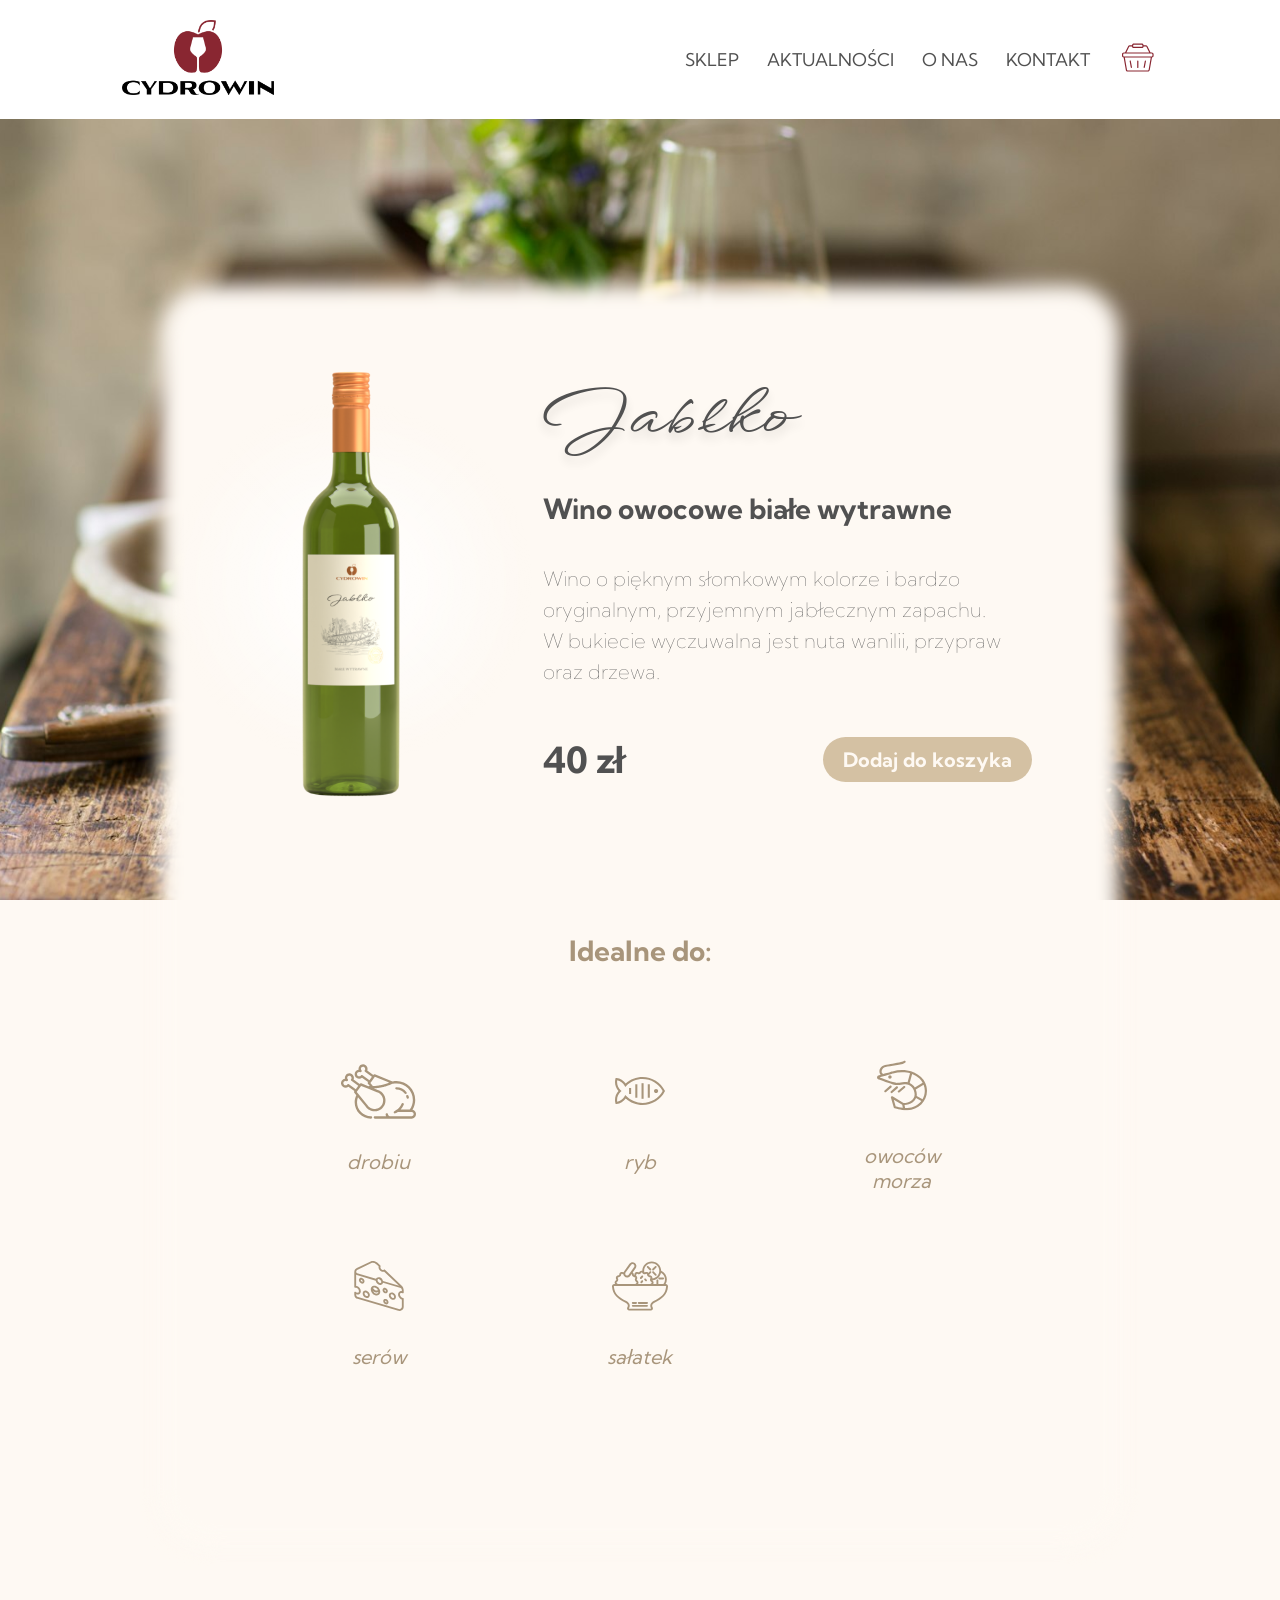
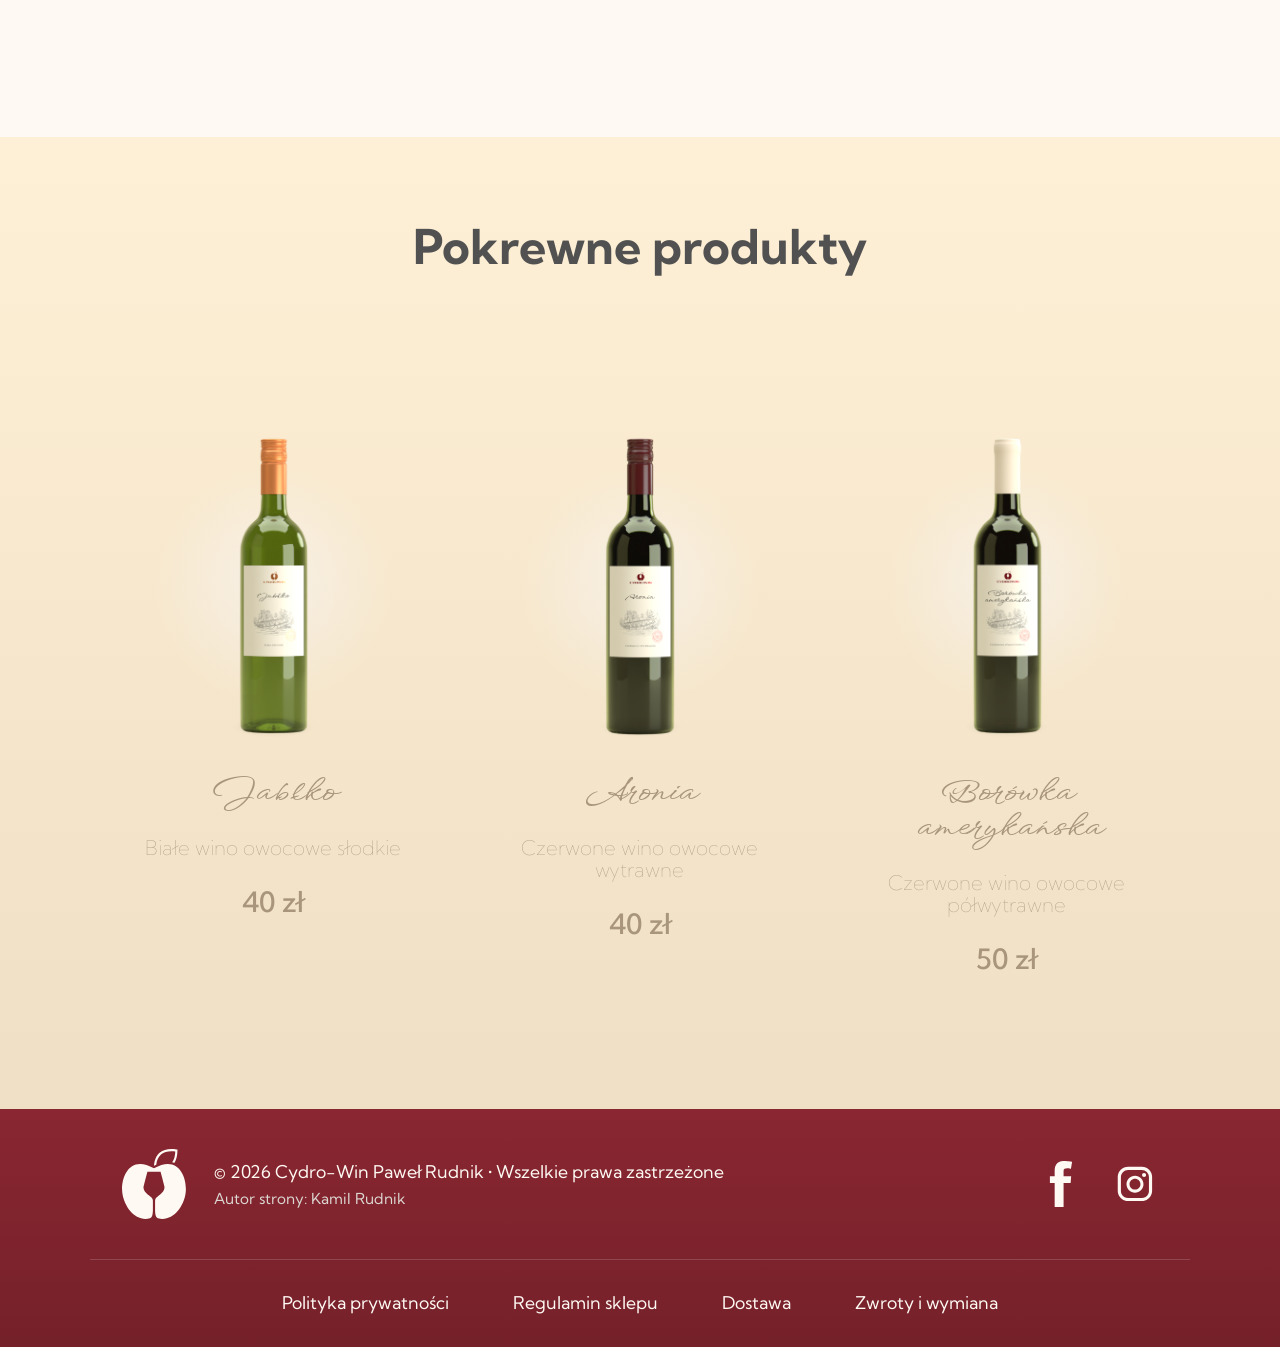
==== commit c7a71790: "Aktualizacja product.html." ====
--- a/product.html
+++ b/product.html
@@ -394,6 +394,7 @@
             </a>
         </nav>
     </footer>
+    <script src="script.js"></script>
 </body>
 
 </html>
--- a/style.css
+++ b/style.css
@@ -1406,12 +1406,14 @@
   min-width: 0;
   max-height: none;
   margin: 0;
+
+  /* border: solid red; */
 }
 
 .product-page-content .title {
   font-family: "WindSong", cursive;
   font-weight: 500;
-  font-size: clamp(2.5rem, 6vw, 4rem);
+  font-size: clamp(3.2rem, 5vw, 4rem);
   color: var(--text);
   text-shadow: 0 7px 10px rgba(0, 0, 0, 0.12);
   margin: 0;
@@ -1419,14 +1421,17 @@
 
 .product-page-content .subtitle {
   color: var(--text);
-  font-size: clamp(1.25rem, 2.5vw, 1.75rem);
+  font-size: 1.75rem;
+  line-height: 1.15;
+  font-weight: 700;
   margin: 0;
 }
 
 .product-page-content .text {
   text-align: left;
-  font-size: clamp(1rem, 1.6vw, 1.25rem);
-  line-height: 1.5;
+  font-size: 1.25rem;
+  line-height: 1.55;
+  font-weight: 100;
   color: var(--text);
   margin: 0;
 }
@@ -1483,7 +1488,7 @@
     padding: clamp(3.5rem, 8vw, 5rem) clamp(2rem, 8vw, 5.5rem);
   }
 
-  .product-page-content .product-visual img {
+  /* .product-page-content .product-visual img {
     height: clamp(17.5rem, 30vw, 22rem);
   }
 
@@ -1498,7 +1503,8 @@
   .product-page-content .text {
     font-size: clamp(0.9rem, 1.35vw, 1.05rem);
     line-height: 1.45;
-  }
+    margin-inline: 0.5rem;
+  } */
 
   .product-page-content .purchase {
     column-gap: clamp(1rem, 3vw, 2rem);
@@ -1511,7 +1517,7 @@
   .product-page-content .purchase button {
     padding-block: 0.65rem;
     padding-inline: 1.25rem;
-    font-size: clamp(0.95rem, 1.5vw, 1.1rem);
+    /* font-size: clamp(0.95rem, 1.5vw, 1.1rem); */
     white-space: normal;
   }
 }
@@ -1541,8 +1547,8 @@
   }
 
   .product-page-content .product-visual img {
-    height: clamp(18rem, 70vw, 26rem);
-    margin-top: 2rem;
+    /* height: clamp(18rem, 70vw, 26rem); */
+    margin-top: 4rem;
   }
 
   .product-page-content .product-description {
@@ -1563,7 +1569,8 @@
 
   .product-page-content .product-description .text {
     max-width: min(100%, 38rem);
-    margin-inline: auto;
+    /* margin-inline: auto; */
+    margin-inline: 0.5rem;
     line-height: 1.65;
   }
 
@@ -1576,6 +1583,10 @@
   .product-page-content .purchase button {
     margin: 0;
   }
+
+  .product-page-content .product-description .title {
+    margin-bottom: 2rem;
+  }
 }
 
 @media (max-width: 600px) {
@@ -1598,6 +1609,133 @@
   .product-page-content .purchase button {
     width: 100%;
     margin: 0;
+  }
+
+  .product-page-content .product-visual img {
+    margin-bottom: 2rem;
+  }
+}
+
+.recommendations {
+  width: 100%;
+  margin: 2rem 0 3rem 0;
+
+  /* border: solid red; */
+}
+
+.recommendations-title {
+  margin: 0 0 3.2rem 0;
+  display: block;
+  text-align: center;
+
+  /* font-size: clamp(1.5rem, 2vw, 2.25rem);
+  font-weight: bold;
+  line-height: 1.25; */
+  font-size: 1.75rem;
+  line-height: 1.15;
+  font-weight: 700;
+  color: var(--accentDrk);
+
+  /* border: solid blue; */
+}
+
+.food-list {
+  display: grid;
+  grid-template-columns: repeat(5, minmax(0, 1fr));
+  align-items: end;
+  gap: clamp(1rem, 4vw, 2rem);
+  margin: 0 1rem 0 1rem;
+
+  /* border: solid lime; */
+}
+
+.food {
+  --food-base-y: 0px;
+  display: grid;
+  gap: 0.6rem;
+  justify-items: center;
+  min-width: 0;
+  width: 100%;
+  margin: 0 0 2rem 0;
+  text-align: center;
+
+  /* border: solid yellow; */
+}
+
+.food--shrimp {
+  --food-base-y: 12.5%;
+  transform: translateY(var(--food-base-y));
+  /* margin-bottom: 1rem; */
+}
+
+.food-list.food-list--revealing .food {
+  opacity: 0;
+  transform: translateY(calc(var(--food-base-y) + 1rem)) scale(0.96);
+  transition:
+    opacity 0.65s ease,
+    transform 0.65s cubic-bezier(0.22, 1, 0.36, 1);
+  transition-delay: var(--food-reveal-delay, 0ms);
+  will-change: opacity, transform;
+}
+
+.food-list.food-list--revealing .food.food-visible {
+  opacity: 1;
+  transform: translateY(var(--food-base-y)) scale(1);
+}
+
+.food-image {
+  display: grid;
+  place-items: center;
+  color: var(--accentDrk);
+  height: clamp(4.25rem, 11vw, 6rem);
+}
+
+.food-image svg {
+  max-width: min(100%, 5rem);
+  max-height: 100%;
+  height: auto;
+}
+
+.food-name {
+  display: block;
+
+  font-size: clamp(1.25rem, 1vw, 1.5rem);
+  line-height: 1.25;
+  font-style: italic;
+  color: var(--accentDrk);
+  overflow-wrap: break-word;
+}
+
+@media (max-width: 1300px) {
+  .food-list {
+    grid-template-columns: repeat(3, minmax(0, 1fr));
+    margin: 1rem;
+  }
+}
+
+@media (max-width: 600px) {
+  .food-list {
+    grid-template-columns: repeat(1, minmax(0, 1fr));
+  }
+
+  .food--shrimp {
+    --food-base-y: 0px;
+    transform: translateY(var(--food-base-y));
+  }
+}
+
+@media (max-width: 350px) {
+  .food-list {
+    grid-template-columns: minmax(0, 1fr);
+  }
+}
+
+@media (prefers-reduced-motion: reduce) {
+  .food-list.food-list--revealing .food,
+  .food-list.food-list--revealing .food.food-visible {
+    opacity: 1;
+    transform: translateY(var(--food-base-y));
+    transition: none;
   }
 }
 
@@ -1641,83 +1779,3 @@
     grid-template-columns: minmax(0, 1fr);
   }
 }
-
-.recommendations {
-  width: 100%;
-  margin: 0 0 1rem 0;
-}
-
-.recommendations-title {
-  margin: 0 0 1rem 0;
-  display: block;
-  text-align: center;
-
-  font-size: 1.4rem;
-  font-weight: bold;
-  line-height: 1.25;
-  color: var(--accentDrk);
-}
-
-.food-list {
-  display: flex;
-  flex-wrap: nowrap;
-  justify-content: center;
-  gap: clamp(1rem, 4vw, 2rem);
-  align-items: end;
-  margin: 0 4rem 0 4rem;
-}
-
-.food {
-  display: grid;
-  flex: 1 1 0;
-  max-width: 10rem;
-  gap: 0.6rem;
-  justify-items: center;
-  min-width: 0;
-  margin: 0;
-  text-align: center;
-}
-
-.food--shrimp {
-  transform: translateY(12.5%);
-}
-
-.food-image {
-  display: grid;
-  place-items: center;
-  color: var(--accentDrk);
-  height: clamp(4.25rem, 11vw, 6rem);
-}
-
-.food-image svg {
-  max-width: min(100%, 5rem);
-  max-height: 100%;
-  height: auto;
-}
-
-.food-name {
-  display: block;
-
-  font-size: clamp(1rem, 2.8vw, 1.2rem);
-  line-height: 1.25;
-  font-style: italic;
-  color: var(--accentDrk);
-  overflow-wrap: break-word;
-}
-
-@media (max-width: 1300px) {
-  .food-list {
-    flex-wrap: wrap;
-    margin: 0;
-  }
-
-  .food {
-    flex: 0 1 clamp(7rem, 22vw, 10rem);
-  }
-}
-
-@media (max-width: 350px) {
-  .food--shrimp {
-    transform: none;
-  }
-}
